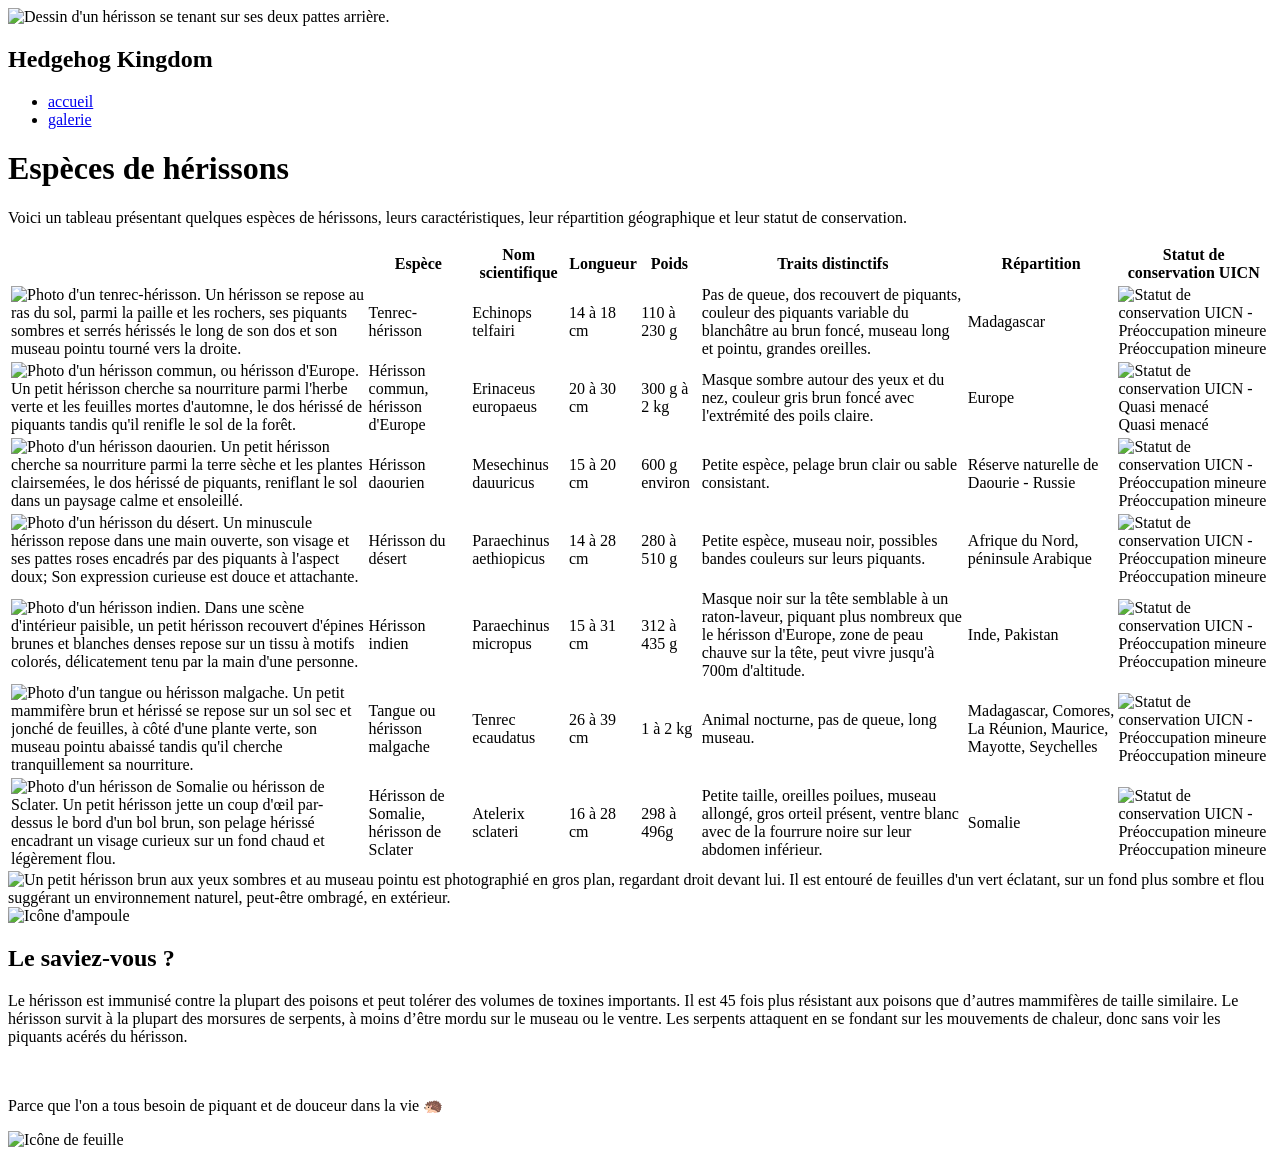
==== index.html @ aedf589c "Merge branch 'main' into publish" ====
<!DOCTYPE html>
<html lang="fr">
<head>
    <title>Accueil - Hedgehog Kingdom</title>
    <meta charset="UTF-8">
    <meta name="viewport" content="width=device-width, initial-scale=1.0">
    
    <!-- Ressources -->
    <link href="/hedgehog-kingdom/assets/css/style.css" rel="stylesheet" >
    <script defer src="/hedgehog-kingdom/assets/js/script.js" charset="UTF-8"></script>
    <link rel="icon" href="/hedgehog-kingdom/favicon.ico" />
    
    <!-- Métadonnées générales -->
    <meta name="description" content="Bienvenue dans Hedgehog Kingdom ! Découvrez l'univers fascinant des hérissons, leurs différentes espèces et une galerie de photos pleine de piquant et de douceur.">
    
    <!-- Open Graph : Discord, Facebook, WhatsApp, LinkedIn... -->
    <meta property="og:type" content="website">
    <meta property="og:title" content="Hedgehog Kingdom 🦔 | Accueil">
    <meta property="og:description" content="Découvrez l'univers fascinant des hérissons : espèces, photos et bien plus encore !">
    <meta property="og:image" content="https://wanderinghedgie.github.io/hedgehog-kingdom/assets/images/banners/eye-to-eye-hedgehog-child-young-hedgehog.jpg">
    <meta property="og:image:width" content="450">
    <meta property="og:image:height" content="300">
    <meta property="og:url" content="https://wanderinghedgie.github.io/hedgehog-kingdom">
    <meta property="og:site_name" content="Hedgehog Kingdom">
    <meta property="og:locale" content="fr_FR">
    
    <!-- Twitter / X -->
    <meta name="twitter:card" content="summary_large_image">
    <meta name="twitter:title" content="Hedgehog Kingdom 🦔 | Accueil">
    <meta name="twitter:description" content="Découvrez l'univers fascinant des hérissons : espèces, photos et bien plus encore !">
    <meta name="twitter:image" content="https://wanderinghedgie.github.io/hedgehog-kingdom/assets/images/banners/eye-to-eye-hedgehog-child-young-hedgehog.jpg">
</head>
<body>
    <header>
        <nav id="nav">
            <div>
                <img id="nav-hedgehog" src="/hedgehog-kingdom/assets/images/icons/hedgehog_icon.svg" alt="Dessin d'un hérisson se tenant sur ses deux pattes arrière."/>
                <h1>Hedgehog <span id="end-title">Kingdom</span></h1>
            </div>
            <ul>
                <li>
                    <a id="accueil" href="/hedgehog-kingdom/">accueil</a>
                </li>
                <li>
                    <a id="galerie" href="/hedgehog-kingdom/gallery">galerie</a>
                </li>
            </ul>
            <div id="icons"></div>
        </nav>
    </header>
    <main>
        <div>
            <h1>Espèces de hérissons</h1>
            <p>
                Voici un tableau présentant quelques espèces de hérissons, leurs caractéristiques, leur répartition géographique et leur statut de conservation. 
            </p>
        </div>
        
        <div class="table-aside">
            <div class="table-container">
                <table>
                    <thead>
                        <th></th>
                        <th>Espèce</th>
                        <th>Nom scientifique</th>
                        <th>Longueur</th>
                        <th>Poids</th>
                        <th>Traits distinctifs</th>
                        <th>Répartition</th>
                        <th>Statut de conservation UICN</th>
                    </thead>
                    <tbody>
                        <tr id="echinops-telfairi">
                            <td>
                                <img 
                                src="/hedgehog-kingdom/assets/images/hedgehogs_species/echinops_telfairi.jpg" 
                                alt="Photo d'un tenrec-hérisson. Un hérisson se repose au ras du sol, parmi la paille et les rochers, ses piquants sombres et serrés hérissés le long de son dos et son museau pointu tourné vers la droite."
                                class="zoomable"
                                class="zoomable"
                                />
                            </td>
                            <td>Tenrec-hérisson</td>
                            <td>Echinops telfairi</td>
                            <td>14 à 18 cm</td>
                            <td>110 à 230 g</td>
                            <td>Pas de queue, dos recouvert de piquants, couleur des piquants variable du blanchâtre au brun foncé, museau long et pointu, grandes oreilles.</td>
                            <td>Madagascar</td>
                            <td>
                                <img class="iucn-picture zoomable" src="/hedgehog-kingdom/assets/images/iucn_status/Status_iucn3.1_LC-fr.png" alt="Statut de conservation UICN - Préoccupation mineure"/> <br>
                                Préoccupation mineure
                            </td>
                        </tr>
                        <tr id="erinaceus-europaeus">
                            <td>
                                <img
                                src="/hedgehog-kingdom/assets/images/hedgehogs_species/erinaceus-europaeus.jpg"
                                alt="Photo d'un hérisson commun, ou hérisson d'Europe. Un petit hérisson cherche sa nourriture parmi l'herbe verte et les feuilles mortes d'automne, le dos hérissé de piquants tandis qu'il renifle le sol de la forêt."
                                class="zoomable"
                                />
                            </td>
                            <td>Hérisson commun, hérisson d'Europe</td>
                            <td>Erinaceus europaeus</td>
                            <td>20 à 30 cm</td>
                            <td>300 g à 2 kg</td>
                            <td>Masque sombre autour des yeux et du nez, couleur gris brun foncé avec l'extrémité des poils claire.</td>
                            <td>Europe</td>
                            <td>
                                <img class="iucn-picture zoomable" src="/hedgehog-kingdom/assets/images/iucn_status/Status_iucn3.1_NT-fr.png" alt="Statut de conservation UICN - Quasi menacé"/>
                                Quasi menacé
                            </td>
                        </tr>
                        <tr id="mesechinus-dauuricus">
                            <td>
                                <img
                                src="/hedgehog-kingdom/assets/images/hedgehogs_species/mesechinus_dauuricus.png"
                                alt="Photo d'un hérisson daourien. Un petit hérisson cherche sa nourriture parmi la terre sèche et les plantes clairsemées, le dos hérissé de piquants, reniflant le sol dans un paysage calme et ensoleillé."
                                class="zoomable"
                                />
                            </td>
                            <td>Hérisson daourien</td>
                            <td>Mesechinus dauuricus</td>
                            <td>15 à 20 cm</td>
                            <td>600 g environ</td>
                            <td>Petite espèce, pelage brun clair ou sable consistant.</td>
                            <td>Réserve naturelle de Daourie - Russie</td>
                            <td>
                                <img class="iucn-picture zoomable" src="/hedgehog-kingdom/assets/images/iucn_status/Status_iucn3.1_LC-fr.png" alt="Statut de conservation UICN - Préoccupation mineure"/> <br>
                                Préoccupation mineure
                            </td>  
                        </tr>
                        <tr id="paraechinus-aethiopicus">
                            <td>
                                <img
                                src="/hedgehog-kingdom/assets/images/hedgehogs_species/paraechinus_aethiopicus.jpg"
                                alt="Photo d'un hérisson du désert. Un minuscule hérisson repose dans une main ouverte, son visage et ses pattes roses encadrés par des piquants à l'aspect doux; Son expression curieuse est douce et attachante."
                                class="zoomable"
                                />
                            </td>
                            <td>Hérisson du désert</td>
                            <td>Paraechinus aethiopicus</td>
                            <td>14 à 28 cm</td>
                            <td>280 à 510 g</td>
                            <td>Petite espèce, museau noir, possibles bandes couleurs sur leurs piquants.</td>
                            <td>Afrique du Nord, péninsule Arabique</td>
                            <td>
                                <img class="iucn-picture zoomable" src="/hedgehog-kingdom/assets/images/iucn_status/Status_iucn3.1_LC-fr.png" alt="Statut de conservation UICN - Préoccupation mineure"/> <br>
                                Préoccupation mineure
                            </td>  
                        </tr>
                        <tr id="paraechinus-micropus">
                            <td>
                                <img
                                src="/hedgehog-kingdom/assets/images/hedgehogs_species/paraechinus_micropus.jpg"
                                alt="Photo d'un hérisson indien. Dans une scène d'intérieur paisible, un petit hérisson recouvert d'épines brunes et blanches denses repose sur un tissu à motifs colorés, délicatement tenu par la main d'une personne."
                                class="zoomable"
                                />
                            </td>
                            <td>Hérisson indien</td>
                            <td>Paraechinus micropus</td>
                            <td>15 à 31 cm</td>
                            <td>312 à 435 g</td>
                            <td>Masque noir sur la tête semblable à un raton-laveur, piquant plus nombreux que le hérisson d'Europe, zone de peau chauve sur la tête, peut vivre jusqu'à 700m d'altitude.</td>
                            <td>Inde, Pakistan</td>
                            <td>
                                <img class="iucn-picture zoomable" src="/hedgehog-kingdom/assets/images/iucn_status/Status_iucn3.1_LC-fr.png" alt="Statut de conservation UICN - Préoccupation mineure"/> <br>
                                Préoccupation mineure
                            </td>
                        </tr>
                        <tr id="tenrec-ecaudatus">
                            <td>
                                <img
                                src="/hedgehog-kingdom/assets/images/hedgehogs_species/tenrec_ecaudatus.jpg"
                                alt="Photo d'un tangue ou hérisson malgache. Un petit mammifère brun et hérissé se repose sur un sol sec et jonché de feuilles, à côté d'une plante verte, son museau pointu abaissé tandis qu'il cherche tranquillement sa nourriture." 
                                class="zoomable"
                                />
                            </td>
                            <td>Tangue ou hérisson malgache</td>
                            <td>Tenrec ecaudatus</td>
                            <td>26 à 39 cm</td>
                            <td>1 à 2 kg</td>
                            <td>Animal nocturne, pas de queue, long museau.</td>
                            <td>Madagascar, Comores, La Réunion, Maurice, Mayotte, Seychelles</td>
                            <td>
                                <img class="iucn-picture zoomable" src="/hedgehog-kingdom/assets/images/iucn_status/Status_iucn3.1_LC-fr.png" alt="Statut de conservation UICN - Préoccupation mineure"/> <br>
                                Préoccupation mineure
                            </td>
                        </tr>
                        <tr id="atelerix-sclateri">
                            <td>
                                <img 
                                src="/hedgehog-kingdom/assets/images/hedgehogs_species/atelerix_sclateri.jpg" 
                                alt="Photo d'un hérisson de Somalie ou hérisson de Sclater. Un petit hérisson jette un coup d'œil par-dessus le bord d'un bol brun, son pelage hérissé encadrant un visage curieux sur un fond chaud et légèrement flou."
                                class="zoomable"
                                />
                            </td>
                            <td>Hérisson de Somalie, hérisson de Sclater</td>
                            <td>Atelerix sclateri</td>
                            <td>16 à 28 cm</td>
                            <td>298 à 496g</td>
                            <td>Petite taille, oreilles poilues, museau allongé, gros orteil présent, ventre blanc avec de la fourrure noire sur leur abdomen inférieur.</td>
                            <td>Somalie</td>
                            <td>
                                <img class="iucn-picture zoomable" src="/hedgehog-kingdom/assets/images/iucn_status/Status_iucn3.1_LC-fr.png" alt="Statut de conservation UICN - Préoccupation mineure"/> <br>
                                Préoccupation mineure
                            </td>
                        </tr>
                    </tbody>
                </table>
            </div>
            
            <aside>
                <img 
                id="aside-banner" 
                title="Je suis tout mignon, non ?" 
                src="/hedgehog-kingdom/assets/images/banners/eye-to-eye-hedgehog-child-young-hedgehog.jpg" 
                class="zoomable"
                alt="Un petit hérisson brun aux yeux sombres et au museau pointu est photographié en gros plan, regardant droit devant lui. Il est entouré de feuilles d'un vert éclatant, sur un fond plus sombre et flou suggérant un environnement naturel, peut-être ombragé, en extérieur.">
                
                <div>
                    <div id="aside-header">
                        <img id="light-bulb" src="/hedgehog-kingdom/assets/images/icons/light_bulb.png" alt="Icône d'ampoule">
                        <h2>Le saviez-vous <span id="qmark">?</span></h2>
                    </div>
                    
                    <p>
                        Le hérisson est immunisé contre la plupart des poisons et peut tolérer des volumes de toxines importants. Il est 45 fois plus résistant aux poisons que d’autres mammifères de taille similaire. Le hérisson survit à la plupart des morsures de serpents, à moins d’être mordu sur le museau ou le ventre. Les serpents attaquent en se fondant sur les mouvements de chaleur, donc sans voir les piquants acérés du hérisson.
                    </p>
                </div>
            </aside>
            
        </div>
        
        <div id="lightbox">
            <img id="lightbox-img" alt="">
            <p id="lightbox-description"></p>
        </div>
        
    </main>
    <footer>
        <div>
            <p id="hedge-text">
                <span id="footer-message">Parce que l'on a tous besoin de piquant et de douceur dans la vie </span> 
                <span id="footer-hedgehog">
                    <span id="footer-hedgehog"
                    role="button"
                    tabindex="0"
                    aria-label="Animer le hérisson"
                    aria-disabled="false">🦔</span>
                </span>
            </p>
            <audio id="sonic-ring" src="/hedgehog-kingdom/assets/audio/sonic-ring-sound-effect-in-stereo.mp3" />
        </div>
        <img class="footer-leaf" src="/hedgehog-kingdom/assets/images/icons/leaf.png" alt="Icône de feuille" height="25px"/>
    </footer>
</body>
</html>
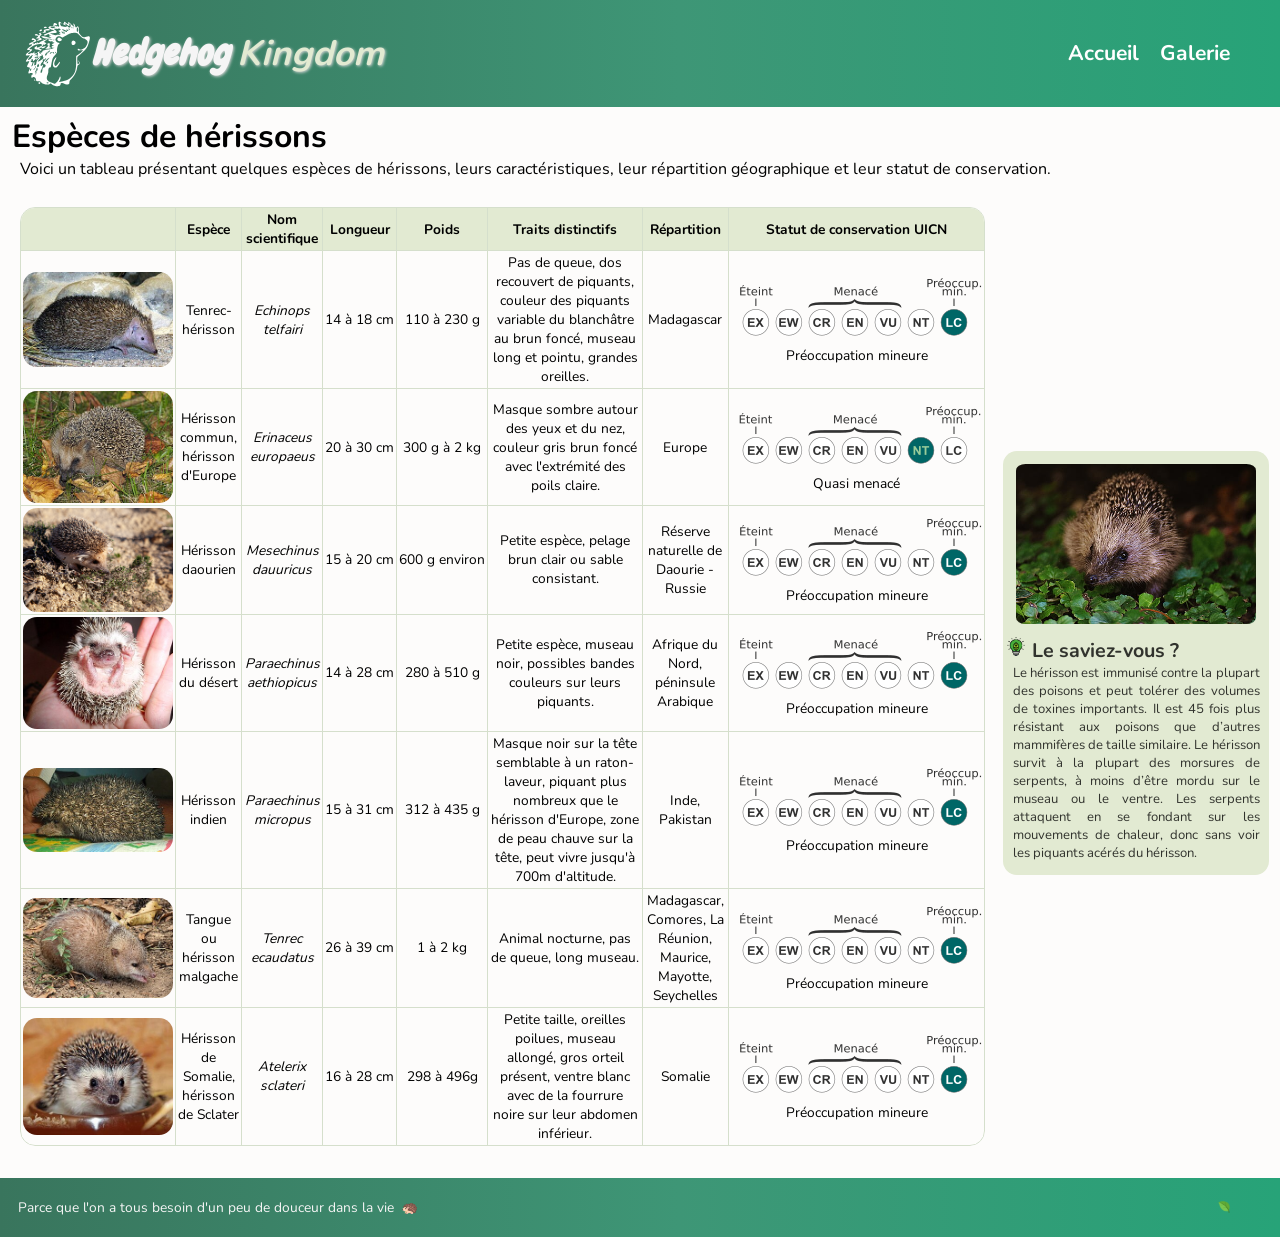
==== commit 42aa77f2: "Suppr hauteur leaf footer dans html + correction changement de taille leaf footer + réduction messag" ====
--- a/index.html
+++ b/index.html
@@ -6,9 +6,9 @@
     <meta name="viewport" content="width=device-width, initial-scale=1.0">
     
     <!-- Ressources -->
-    <link href="/hedgehog-kingdom/assets/css/style.css" rel="stylesheet" >
-    <script defer src="/hedgehog-kingdom/assets/js/script.js" charset="UTF-8"></script>
-    <link rel="icon" href="/hedgehog-kingdom/favicon.ico" />
+    <link href="assets/css/style.css" rel="stylesheet" >
+    <script defer src="assets/js/script.js" charset="UTF-8"></script>
+    <link rel="icon" href="favicon.ico" />
     
     <!-- Métadonnées générales -->
     <meta name="description" content="Bienvenue dans Hedgehog Kingdom ! Découvrez l'univers fascinant des hérissons, leurs différentes espèces et une galerie de photos pleine de piquant et de douceur.">
@@ -28,21 +28,21 @@
     <meta name="twitter:card" content="summary_large_image">
     <meta name="twitter:title" content="Hedgehog Kingdom 🦔 | Accueil">
     <meta name="twitter:description" content="Découvrez l'univers fascinant des hérissons : espèces, photos et bien plus encore !">
-    <meta name="twitter:image" content="https://wanderinghedgie.github.io/hedgehog-kingdom/assets/images/banners/eye-to-eye-hedgehog-child-young-hedgehog.jpg">
+    <meta name="twitter:image" content="https://wanderinghedgie.github.ioassets/images/banners/eye-to-eye-hedgehog-child-young-hedgehog.jpg">
 </head>
 <body>
     <header>
         <nav id="nav">
             <div>
-                <img id="nav-hedgehog" src="/hedgehog-kingdom/assets/images/icons/hedgehog_icon.svg" alt="Dessin d'un hérisson se tenant sur ses deux pattes arrière."/>
+                <img id="nav-hedgehog" src="assets/images/icons/hedgehog_icon.svg" alt="Dessin d'un hérisson se tenant sur ses deux pattes arrière."/>
                 <h1>Hedgehog <span id="end-title">Kingdom</span></h1>
             </div>
             <ul>
                 <li>
-                    <a id="accueil" href="/hedgehog-kingdom/">accueil</a>
+                    <a id="accueil" href="index.html">accueil</a>
                 </li>
                 <li>
-                    <a id="galerie" href="/hedgehog-kingdom/gallery">galerie</a>
+                    <a id="galerie" href="page/gallery">galerie</a>
                 </li>
             </ul>
             <div id="icons"></div>
@@ -73,7 +73,7 @@
                         <tr id="echinops-telfairi">
                             <td>
                                 <img 
-                                src="/hedgehog-kingdom/assets/images/hedgehogs_species/echinops_telfairi.jpg" 
+                                src="assets/images/hedgehogs_species/echinops_telfairi.jpg" 
                                 alt="Photo d'un tenrec-hérisson. Un hérisson se repose au ras du sol, parmi la paille et les rochers, ses piquants sombres et serrés hérissés le long de son dos et son museau pointu tourné vers la droite."
                                 class="zoomable"
                                 class="zoomable"
@@ -86,14 +86,14 @@
                             <td>Pas de queue, dos recouvert de piquants, couleur des piquants variable du blanchâtre au brun foncé, museau long et pointu, grandes oreilles.</td>
                             <td>Madagascar</td>
                             <td>
-                                <img class="iucn-picture zoomable" src="/hedgehog-kingdom/assets/images/iucn_status/Status_iucn3.1_LC-fr.png" alt="Statut de conservation UICN - Préoccupation mineure"/> <br>
+                                <img class="iucn-picture zoomable" src="assets/images/iucn_status/Status_iucn3.1_LC-fr.png" alt="Statut de conservation UICN - Préoccupation mineure"/> <br>
                                 Préoccupation mineure
                             </td>
                         </tr>
                         <tr id="erinaceus-europaeus">
                             <td>
                                 <img
-                                src="/hedgehog-kingdom/assets/images/hedgehogs_species/erinaceus-europaeus.jpg"
+                                src="assets/images/hedgehogs_species/erinaceus-europaeus.jpg"
                                 alt="Photo d'un hérisson commun, ou hérisson d'Europe. Un petit hérisson cherche sa nourriture parmi l'herbe verte et les feuilles mortes d'automne, le dos hérissé de piquants tandis qu'il renifle le sol de la forêt."
                                 class="zoomable"
                                 />
@@ -105,14 +105,14 @@
                             <td>Masque sombre autour des yeux et du nez, couleur gris brun foncé avec l'extrémité des poils claire.</td>
                             <td>Europe</td>
                             <td>
-                                <img class="iucn-picture zoomable" src="/hedgehog-kingdom/assets/images/iucn_status/Status_iucn3.1_NT-fr.png" alt="Statut de conservation UICN - Quasi menacé"/>
+                                <img class="iucn-picture zoomable" src="assets/images/iucn_status/Status_iucn3.1_NT-fr.png" alt="Statut de conservation UICN - Quasi menacé"/>
                                 Quasi menacé
                             </td>
                         </tr>
                         <tr id="mesechinus-dauuricus">
                             <td>
                                 <img
-                                src="/hedgehog-kingdom/assets/images/hedgehogs_species/mesechinus_dauuricus.png"
+                                src="assets/images/hedgehogs_species/mesechinus_dauuricus.png"
                                 alt="Photo d'un hérisson daourien. Un petit hérisson cherche sa nourriture parmi la terre sèche et les plantes clairsemées, le dos hérissé de piquants, reniflant le sol dans un paysage calme et ensoleillé."
                                 class="zoomable"
                                 />
@@ -124,14 +124,14 @@
                             <td>Petite espèce, pelage brun clair ou sable consistant.</td>
                             <td>Réserve naturelle de Daourie - Russie</td>
                             <td>
-                                <img class="iucn-picture zoomable" src="/hedgehog-kingdom/assets/images/iucn_status/Status_iucn3.1_LC-fr.png" alt="Statut de conservation UICN - Préoccupation mineure"/> <br>
+                                <img class="iucn-picture zoomable" src="assets/images/iucn_status/Status_iucn3.1_LC-fr.png" alt="Statut de conservation UICN - Préoccupation mineure"/> <br>
                                 Préoccupation mineure
                             </td>  
                         </tr>
                         <tr id="paraechinus-aethiopicus">
                             <td>
                                 <img
-                                src="/hedgehog-kingdom/assets/images/hedgehogs_species/paraechinus_aethiopicus.jpg"
+                                src="assets/images/hedgehogs_species/paraechinus_aethiopicus.jpg"
                                 alt="Photo d'un hérisson du désert. Un minuscule hérisson repose dans une main ouverte, son visage et ses pattes roses encadrés par des piquants à l'aspect doux; Son expression curieuse est douce et attachante."
                                 class="zoomable"
                                 />
@@ -143,14 +143,14 @@
                             <td>Petite espèce, museau noir, possibles bandes couleurs sur leurs piquants.</td>
                             <td>Afrique du Nord, péninsule Arabique</td>
                             <td>
-                                <img class="iucn-picture zoomable" src="/hedgehog-kingdom/assets/images/iucn_status/Status_iucn3.1_LC-fr.png" alt="Statut de conservation UICN - Préoccupation mineure"/> <br>
+                                <img class="iucn-picture zoomable" src="assets/images/iucn_status/Status_iucn3.1_LC-fr.png" alt="Statut de conservation UICN - Préoccupation mineure"/> <br>
                                 Préoccupation mineure
                             </td>  
                         </tr>
                         <tr id="paraechinus-micropus">
                             <td>
                                 <img
-                                src="/hedgehog-kingdom/assets/images/hedgehogs_species/paraechinus_micropus.jpg"
+                                src="assets/images/hedgehogs_species/paraechinus_micropus.jpg"
                                 alt="Photo d'un hérisson indien. Dans une scène d'intérieur paisible, un petit hérisson recouvert d'épines brunes et blanches denses repose sur un tissu à motifs colorés, délicatement tenu par la main d'une personne."
                                 class="zoomable"
                                 />
@@ -162,14 +162,14 @@
                             <td>Masque noir sur la tête semblable à un raton-laveur, piquant plus nombreux que le hérisson d'Europe, zone de peau chauve sur la tête, peut vivre jusqu'à 700m d'altitude.</td>
                             <td>Inde, Pakistan</td>
                             <td>
-                                <img class="iucn-picture zoomable" src="/hedgehog-kingdom/assets/images/iucn_status/Status_iucn3.1_LC-fr.png" alt="Statut de conservation UICN - Préoccupation mineure"/> <br>
+                                <img class="iucn-picture zoomable" src="assets/images/iucn_status/Status_iucn3.1_LC-fr.png" alt="Statut de conservation UICN - Préoccupation mineure"/> <br>
                                 Préoccupation mineure
                             </td>
                         </tr>
                         <tr id="tenrec-ecaudatus">
                             <td>
                                 <img
-                                src="/hedgehog-kingdom/assets/images/hedgehogs_species/tenrec_ecaudatus.jpg"
+                                src="assets/images/hedgehogs_species/tenrec_ecaudatus.jpg"
                                 alt="Photo d'un tangue ou hérisson malgache. Un petit mammifère brun et hérissé se repose sur un sol sec et jonché de feuilles, à côté d'une plante verte, son museau pointu abaissé tandis qu'il cherche tranquillement sa nourriture." 
                                 class="zoomable"
                                 />
@@ -181,14 +181,14 @@
                             <td>Animal nocturne, pas de queue, long museau.</td>
                             <td>Madagascar, Comores, La Réunion, Maurice, Mayotte, Seychelles</td>
                             <td>
-                                <img class="iucn-picture zoomable" src="/hedgehog-kingdom/assets/images/iucn_status/Status_iucn3.1_LC-fr.png" alt="Statut de conservation UICN - Préoccupation mineure"/> <br>
+                                <img class="iucn-picture zoomable" src="assets/images/iucn_status/Status_iucn3.1_LC-fr.png" alt="Statut de conservation UICN - Préoccupation mineure"/> <br>
                                 Préoccupation mineure
                             </td>
                         </tr>
                         <tr id="atelerix-sclateri">
                             <td>
                                 <img 
-                                src="/hedgehog-kingdom/assets/images/hedgehogs_species/atelerix_sclateri.jpg" 
+                                src="assets/images/hedgehogs_species/atelerix_sclateri.jpg" 
                                 alt="Photo d'un hérisson de Somalie ou hérisson de Sclater. Un petit hérisson jette un coup d'œil par-dessus le bord d'un bol brun, son pelage hérissé encadrant un visage curieux sur un fond chaud et légèrement flou."
                                 class="zoomable"
                                 />
@@ -200,7 +200,7 @@
                             <td>Petite taille, oreilles poilues, museau allongé, gros orteil présent, ventre blanc avec de la fourrure noire sur leur abdomen inférieur.</td>
                             <td>Somalie</td>
                             <td>
-                                <img class="iucn-picture zoomable" src="/hedgehog-kingdom/assets/images/iucn_status/Status_iucn3.1_LC-fr.png" alt="Statut de conservation UICN - Préoccupation mineure"/> <br>
+                                <img class="iucn-picture zoomable" src="assets/images/iucn_status/Status_iucn3.1_LC-fr.png" alt="Statut de conservation UICN - Préoccupation mineure"/> <br>
                                 Préoccupation mineure
                             </td>
                         </tr>
@@ -212,13 +212,13 @@
                 <img 
                 id="aside-banner" 
                 title="Je suis tout mignon, non ?" 
-                src="/hedgehog-kingdom/assets/images/banners/eye-to-eye-hedgehog-child-young-hedgehog.jpg" 
+                src="assets/images/banners/eye-to-eye-hedgehog-child-young-hedgehog.jpg" 
                 class="zoomable"
                 alt="Un petit hérisson brun aux yeux sombres et au museau pointu est photographié en gros plan, regardant droit devant lui. Il est entouré de feuilles d'un vert éclatant, sur un fond plus sombre et flou suggérant un environnement naturel, peut-être ombragé, en extérieur.">
                 
                 <div>
                     <div id="aside-header">
-                        <img id="light-bulb" src="/hedgehog-kingdom/assets/images/icons/light_bulb.png" alt="Icône d'ampoule">
+                        <img id="light-bulb" src="assets/images/icons/light_bulb.png" alt="Icône d'ampoule">
                         <h2>Le saviez-vous <span id="qmark">?</span></h2>
                     </div>
                     
@@ -248,9 +248,9 @@
                     aria-disabled="false">🦔</span>
                 </span>
             </p>
-            <audio id="sonic-ring" src="/hedgehog-kingdom/assets/audio/sonic-ring-sound-effect-in-stereo.mp3" />
-        </div>
-        <img class="footer-leaf" src="/hedgehog-kingdom/assets/images/icons/leaf.png" alt="Icône de feuille" height="25px"/>
+            <audio id="sonic-ring" src="assets/audio/sonic-ring-sound-effect-in-stereo.mp3" />
+        </div>
+        <img class="footer-leaf" src="assets/images/icons/leaf.png" alt="Icône de feuille"/>
     </footer>
 </body>
 </html>
--- a/assets/css/style.css
+++ b/assets/css/style.css
@@ -0,0 +1,556 @@
+@import url('cursors.css');
+@font-face {
+  font-family: chewy;
+  src: url(../fonts/Chewy/Chewy-Regular.ttf);
+}
+@font-face {
+  font-family: nunito;
+  src: url("../fonts/Nunito/Nunito-VariableFont_wght.ttf");
+}
+
+* {
+  margin: 0;
+  padding: 0;
+  font-family: nunito, sans-serif;
+}
+
+header, footer {
+  background: linear-gradient(90deg, rgba(57, 117, 93, 1) 0%, rgba(62, 150, 118, 1) 53%, rgba(39, 163, 120, 1) 100%);
+  padding: 20px 50px;
+  padding-left: 0.5em;
+  color:whitesmoke;
+}
+
+
+
+/* ==========================================
+HEADER - NAVBAR
+========================================== */
+
+nav {
+  display: flex;
+  align-items: center;
+  justify-content: space-between;
+}
+
+nav div:first-child {
+  margin-left: 1em;
+  display: flex;
+  flex-direction: row;
+  align-items: center;
+}
+
+#nav-hedgehog {
+  filter: invert(1);
+  height: auto;
+  width: calc(3em + 1.5vw);
+}
+
+nav h1 {
+  font-family: chewy, sans-serif;
+  font-style: italic;
+  font-size: calc(1rem + 1.5vw);
+  text-shadow: 1px 1px 3px lightgrey;
+}
+
+#nav-hedgehog:hover, nav h1:hover, #end-title:hover {
+  cursor: url("../images/cursors/lien.png"), pointer;
+}
+
+#end-title {
+  color: #e2ead2;
+}
+
+
+nav a, a:visited {
+  font-weight: bold;
+  color: white;
+  text-decoration: none;
+}
+
+nav a:hover {
+  text-decoration: underline;
+  text-decoration-thickness: calc(2px + 0.1vw);
+  text-decoration-color: #e2ead2;
+  text-underline-offset: 0.3vw;
+}
+
+nav ul {
+  list-style: none;
+  text-transform: capitalize;
+  font-size: calc(0.2rem + 1.4vw);
+  
+  display: flex;
+  gap: 1em;
+}
+
+
+#icons {
+  cursor: url("../images/cursors/lien.png"), pointer;
+  display: none;
+}
+
+@media(max-width:768px) /*Smartphone*/
+{
+  nav ul {
+    flex-direction: column;
+    background: linear-gradient(90deg, rgba(57, 117, 93, 1) 0%, rgba(62, 150, 118, 1) 53%, rgba(39, 163, 120, 1) 100%);
+    position: fixed;
+    left: -100%;
+    top: calc(var(--header-height));
+    width: 100%;
+    text-align: center;
+    transition: 0.25s;
+    gap: 0;
+  }
+  
+  nav li {
+    padding: 3px 0;
+  }
+  nav li:hover {
+    background: #4fb994;
+  }
+  
+  nav.active ul {
+    left: 0;
+  }
+  
+  #icons {
+    display: block;
+    font-size: 1.5em;
+  }
+  
+  #icons:before {
+    content: "\2630";
+  }
+  .active #icons:before {
+    content: "\2715";
+  }
+}
+
+/* ==========================================
+MAIN
+========================================== */
+
+img {
+  border-radius: 4%;
+}
+
+main {
+  padding: 0.5em 0.75em 2em;
+  display: flex;
+  flex-direction: column;
+  align-items: flex-start;
+  background-color: #ebded31a;
+}
+
+main p, .table-aside {
+  padding-left: 0.5em;
+  padding-right: 0.5em;
+}
+
+
+.table-aside {
+  display: flex;
+  justify-content: space-between;
+  gap: 0.5em;
+  width: 100%;
+  min-width: 0;
+}
+
+.table-container {
+  display:flex;
+  flex: 1 1 auto;
+  min-width: 0;
+  overflow-x: auto;
+  border-radius: 15px;
+}
+
+@media(max-width:1200px) /*Smartphone et tablette */
+{
+  .table-aside {
+    flex-direction: column;
+  }
+}
+
+
+/* ==========================================
+MAIN - TABLE
+========================================== */
+
+table {
+  margin-top: 2em;
+  font-size: calc(0.5rem + 0.45vw);
+  
+  border: 1px solid #d5dfcc;
+  border-radius: 15px;
+  border-collapse: separate;
+  border-spacing: 0;
+  overflow: hidden;
+  min-width: 750px;
+}
+
+th {
+  background-color: #e2ead2;
+  border-right: 1px solid #d5dfcc;
+  border-bottom: 1px solid #d5dfcc;
+  padding: 2px;
+}
+
+td {
+  text-align: center;
+  overflow: hidden;
+  padding: 2px;
+  
+  border-right: 1px solid #d5dfcc;
+  border-bottom: 1px solid #d5dfcc;
+}
+
+th:last-child, td:last-child {
+  border-right: none;
+}
+
+th:first-child {
+  border-top-left-radius: 14px;
+  transition-duration: 0.6s;
+}
+
+th:last-child {
+  border-top-right-radius: 14px;
+}
+
+tr:last-child td {
+  border-bottom: none;
+}
+
+
+tr td:first-child img {
+  height: auto;
+  width: auto;
+  max-height: 150px;
+  max-width: 150px;
+  border-radius: 14px;
+  object-fit: cover;
+  display: block;
+  margin: auto;
+  
+  transition: 0.6s;
+}
+
+tr td:nth-child(3) {
+  font-style: italic;
+}
+
+tr td:nth-child(4), tr td:nth-child(5) {
+  white-space: nowrap;
+  overflow-x: hidden;
+}
+
+tr td:nth-child(6) {
+  min-width: 138px;
+}
+
+.iucn-picture {
+  max-width: 250px;
+  transition: 0.6s;
+}
+
+@media(max-width:1200px) /*Smartphone et tablette */
+{
+  .table-container {
+    flex: none;
+    width: 100%;
+    box-sizing: border-box;
+  }
+  
+  table {
+    margin-right: 0.75em;
+    max-width: 100%;
+  }
+  
+  .iucn-picture {
+    max-width: 150px;
+  }
+}
+
+/* @media(max-width:810px){
+  .iucn-picture {
+    display: none;
+  }
+} */
+
+@media(max-width:750px){
+  
+  tr td:first-child img {
+    max-width: 80px;
+  }
+  
+  /* th:first-child, td:first-child {
+  display: none;
+  }
+  
+  th:nth-child(2) {
+  border-top-left-radius: 14px;
+  } */
+}
+
+/* ==========================================
+MAIN - ASIDE
+========================================== */
+
+aside {
+  width: 30%;
+  margin-left: 0.75em;
+  margin-right: 0.5em;
+  padding: 1em 0.25em;
+  font-size: calc(0.5rem + 0.40vw);
+  
+  display: flex;
+  flex: 0 0 260px;
+  flex-direction: column;
+  justify-content: flex-start;
+  align-self: center;
+  
+  background-color: #e2ead2;
+  border-radius: 14px;
+  color: #000000c8
+}
+
+#aside-banner {
+  width: calc(90% + 0.45vw);
+  flex-shrink: 0;
+  align-self: center;
+}
+
+#aside-header {
+  display: flex;
+  flex-direction: row;
+  align-items: flex-start;
+  margin-top: 1em;
+  gap:0.5em;
+}
+
+#aside-header h2 {
+  margin-top: 0;
+  cursor: url("../images/cursors/lien.png"), pointer;
+}
+
+#qmark {
+  display: inline-block;
+}
+
+#aside-header h2:hover {
+  color: #4cb53c;
+}
+
+#aside-header h2:hover #qmark {
+  animation: rotation 1s ease-in-out;
+  color: #4cb53c;
+}
+
+aside p {
+  text-align: justify;
+}
+
+#light-bulb {
+  max-height: 1.5em;
+  max-width: 1.5em;
+}
+
+@media(max-width:1200px) /*Smartphone et tablette */
+{
+  aside {
+    flex: 0 0 0;
+    flex-direction: row;
+    justify-content: flex-start;
+    align-self: center;
+    
+    width: auto;
+    margin: 1em 0.75em 0 0;
+    padding: 1em;
+    font-size: calc(0.5rem + 0.5vw);
+    gap: 0.5em;
+  }
+  
+  aside div {
+    align-self: center;
+  }
+  
+  #aside-banner {
+    max-width: 25%;
+    flex-shrink: 0;
+  }
+}
+
+/* ==========================================
+FOOTER
+========================================== */
+
+footer {
+  display: flex;
+  flex-direction: row;
+  justify-content: space-between;
+  align-items: center;
+  gap: 0.5em;
+  position: relative;
+}
+
+footer > div {
+  min-width: 0;
+}
+
+#hedge-text {
+  display: flex;
+  align-items: center;
+  gap: 0.5em;
+  white-space: nowrap;
+  margin-left: 0.75em;
+  font-size: calc(0.50em + 0.45vw);
+}
+
+#footer-message {
+  display: inline-block;
+  clip-path: inset(0 0 0 0);
+  white-space: nowrap;
+}
+
+#footer-hedgehog {
+  display: inline-block;
+  position: relative;
+  z-index: 2;
+  
+  cursor: url("../images/cursors/lien.png"), pointer;
+  -webkit-user-select: none;
+  user-select: none;
+  
+  flex-shrink: 0;
+  transform-origin: center;
+}
+
+#footer-hedgehog.animating {
+  pointer-events: none;
+  cursor: url("../images/cursors/normal.png"), default;
+}
+
+#footer-hedgehog:focus-visible {
+  outline: 2px solid currentColor;
+  border-radius: 5px;
+}
+
+#hedgehog-emoji {
+  display: inline-block;
+  transition: transform 0.3s ease;
+}
+
+#hedgehog-emoji.retourne {
+  transform: scaleX(-1);
+}
+
+.footer-leaf {
+  height: auto;
+  width: calc(0.4em + 0.45vw);
+  align-self: center;
+  object-fit: contain;
+  flex-shrink: 0;
+}
+
+/* ==========================================
+ANIMATIONS
+========================================== */
+
+/* Animations */
+@keyframes rotation
+{
+  from{transform:rotate(0deg);}
+  to{transform:rotate(360deg);}
+}
+
+/* ==========================================
+LIGHTBOX
+========================================== */
+
+.zoomable {
+  cursor: url("../images/cursors/zoom_avant.png"), zoom-in;
+}
+
+#lightbox {
+  display: none;
+  position: fixed;
+  inset: 0;
+  background-color: rgba(0, 0, 0, 0.8);
+  z-index: 1000;
+  
+  justify-content: center;
+  align-items: center;
+}
+
+#lightbox.active, #lightbox.active img:hover, #lightbox.active p:hover {
+  cursor: url("../images/cursors/zoom_arriere.png"), zoom-out;
+}
+
+#lightbox.active {
+  display: flex;
+  flex-direction: column;
+  gap: 2em;
+  align-items: center;
+}
+
+#lightbox-img {
+  max-width: 90vw;
+  max-height: 90vh;
+  width: calc(12em + 12vw);
+  height: auto;
+  object-fit: contain;
+  border-radius: 10px;
+}
+
+#lightbox-img.transparent {
+  background-color: #dedede;
+}
+
+#lightbox-description {
+  color: #dedede;
+  font-weight: bold;
+  width: 50%;
+  font-size: calc(0.2em + 1.5vw);
+  text-align: center;
+}
+
+/* ==========================================
+EFFETS DE SURBRILLANCE TABLEAU
+========================================== */
+tbody tr:hover {
+  background-color: #4cb53c96;
+  background-clip: border-box;
+}
+
+tbody tr td:hover { 
+  background-color: #4cb53c96;
+}
+
+/* ==========================================
+GALERIE GIFS
+========================================== */
+.gallery {
+  display: grid;
+  width: 100%;
+  margin-inline: auto;
+  box-sizing: border-box;
+  grid-template-columns: repeat(auto-fit, minmax(min(200px, 100%), 1fr));
+  gap: 1em;
+  padding: 1em;
+}
+
+.gallery img {
+  width: 100%;
+  height: 250px;
+  object-fit: cover;
+  border-radius: 10px;
+  cursor: url("../images/cursors/zoom_avant.png"), zoom-in;
+  transition: transform 0.3s ease;
+}
+
+.gallery img:hover {
+  transform: scale(1.05);
+  cursor: url("../images/cursors/zoom_avant.png"), zoom-in;
+}
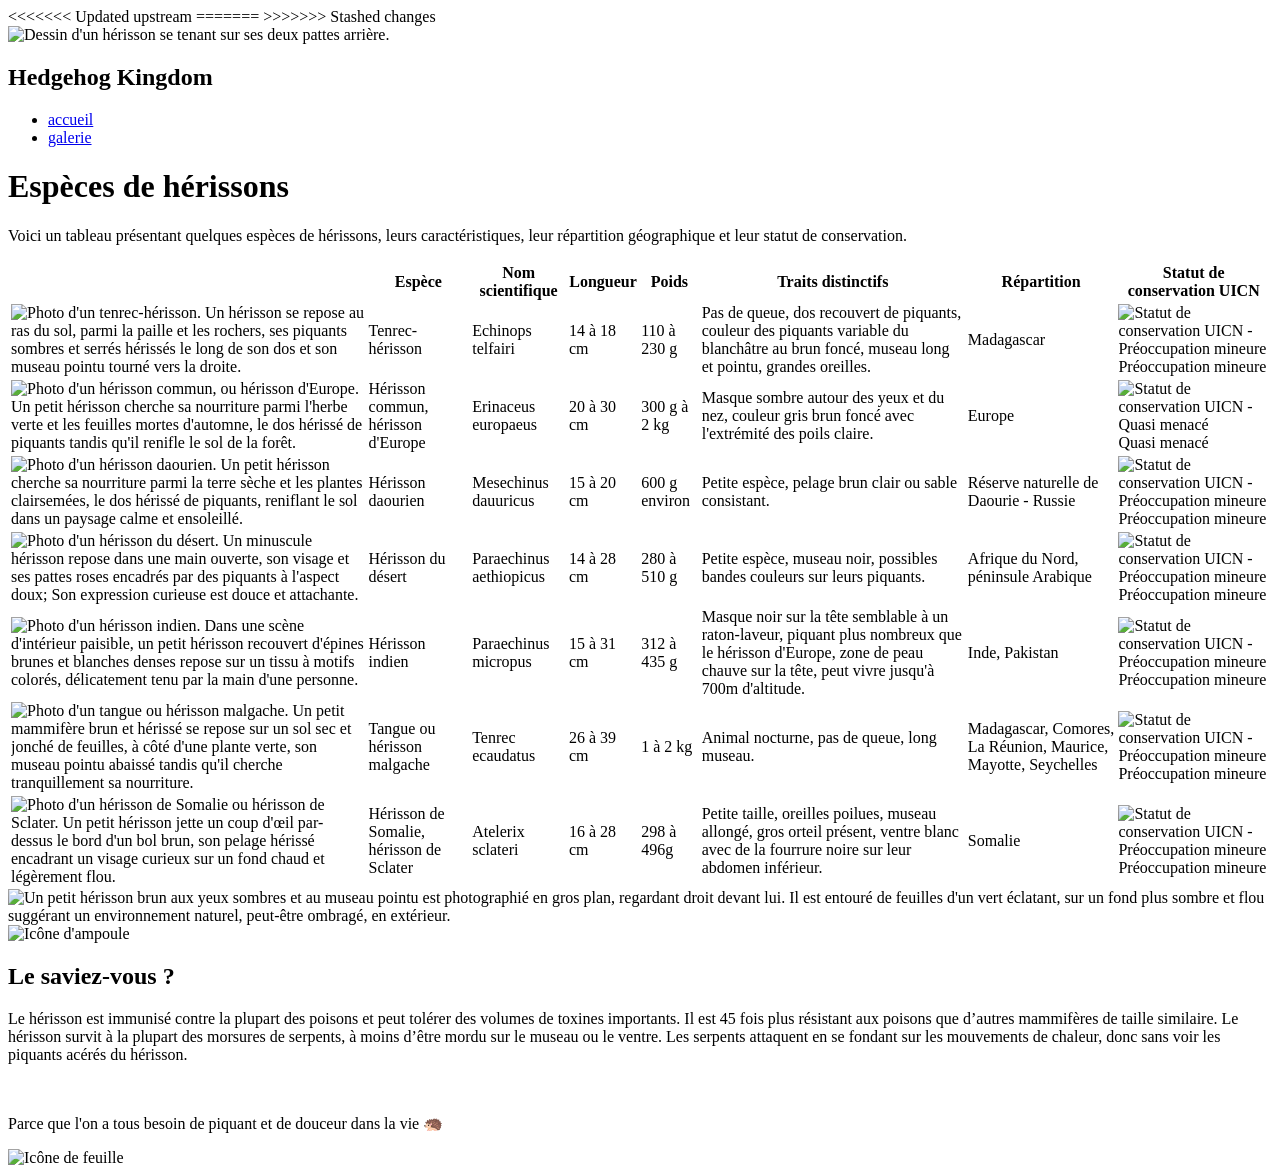
==== commit 12bda2f2: "Correction liens absolus" ====
--- a/index.html
+++ b/index.html
@@ -1,14 +1,18 @@
 <!DOCTYPE html>
 <html lang="fr">
 <head>
+<<<<<<< Updated upstream
     <title>Accueil - Hedgehog Kingdom</title>
+=======
+    <title>Accueil</title>
+>>>>>>> Stashed changes
     <meta charset="UTF-8">
     <meta name="viewport" content="width=device-width, initial-scale=1.0">
     
     <!-- Ressources -->
-    <link href="assets/css/style.css" rel="stylesheet" >
-    <script defer src="assets/js/script.js" charset="UTF-8"></script>
-    <link rel="icon" href="favicon.ico" />
+    <link href="/hedgehog-kingdom/assets/css/style.css" rel="stylesheet" >
+    <script defer src="/hedgehog-kingdom/assets/js/script.js" charset="UTF-8"></script>
+    <link rel="icon" href="/hedgehog-kingdom/favicon.ico" />
     
     <!-- Métadonnées générales -->
     <meta name="description" content="Bienvenue dans Hedgehog Kingdom ! Découvrez l'univers fascinant des hérissons, leurs différentes espèces et une galerie de photos pleine de piquant et de douceur.">
@@ -28,21 +32,21 @@
     <meta name="twitter:card" content="summary_large_image">
     <meta name="twitter:title" content="Hedgehog Kingdom 🦔 | Accueil">
     <meta name="twitter:description" content="Découvrez l'univers fascinant des hérissons : espèces, photos et bien plus encore !">
-    <meta name="twitter:image" content="https://wanderinghedgie.github.ioassets/images/banners/eye-to-eye-hedgehog-child-young-hedgehog.jpg">
+    <meta name="twitter:image" content="https://wanderinghedgie.github.io/hedgehog-kingdom/assets/images/banners/eye-to-eye-hedgehog-child-young-hedgehog.jpg">
 </head>
 <body>
     <header>
         <nav id="nav">
             <div>
-                <img id="nav-hedgehog" src="assets/images/icons/hedgehog_icon.svg" alt="Dessin d'un hérisson se tenant sur ses deux pattes arrière."/>
+                <img id="nav-hedgehog" src="/hedgehog-kingdom/assets/images/icons/hedgehog_icon.svg" alt="Dessin d'un hérisson se tenant sur ses deux pattes arrière."/>
                 <h1>Hedgehog <span id="end-title">Kingdom</span></h1>
             </div>
             <ul>
                 <li>
-                    <a id="accueil" href="index.html">accueil</a>
+                    <a id="accueil" href="/hedgehog-kingdom/">accueil</a>
                 </li>
                 <li>
-                    <a id="galerie" href="page/gallery">galerie</a>
+                    <a id="galerie" href="/hedgehog-kingdom/gallery">galerie</a>
                 </li>
             </ul>
             <div id="icons"></div>
@@ -73,7 +77,7 @@
                         <tr id="echinops-telfairi">
                             <td>
                                 <img 
-                                src="assets/images/hedgehogs_species/echinops_telfairi.jpg" 
+                                src="/hedgehog-kingdom/assets/images/hedgehogs_species/echinops_telfairi.jpg" 
                                 alt="Photo d'un tenrec-hérisson. Un hérisson se repose au ras du sol, parmi la paille et les rochers, ses piquants sombres et serrés hérissés le long de son dos et son museau pointu tourné vers la droite."
                                 class="zoomable"
                                 class="zoomable"
@@ -86,14 +90,14 @@
                             <td>Pas de queue, dos recouvert de piquants, couleur des piquants variable du blanchâtre au brun foncé, museau long et pointu, grandes oreilles.</td>
                             <td>Madagascar</td>
                             <td>
-                                <img class="iucn-picture zoomable" src="assets/images/iucn_status/Status_iucn3.1_LC-fr.png" alt="Statut de conservation UICN - Préoccupation mineure"/> <br>
+                                <img class="iucn-picture zoomable" src="/hedgehog-kingdom/assets/images/iucn_status/Status_iucn3.1_LC-fr.png" alt="Statut de conservation UICN - Préoccupation mineure"/> <br>
                                 Préoccupation mineure
                             </td>
                         </tr>
                         <tr id="erinaceus-europaeus">
                             <td>
                                 <img
-                                src="assets/images/hedgehogs_species/erinaceus-europaeus.jpg"
+                                src="/hedgehog-kingdom/assets/images/hedgehogs_species/erinaceus-europaeus.jpg"
                                 alt="Photo d'un hérisson commun, ou hérisson d'Europe. Un petit hérisson cherche sa nourriture parmi l'herbe verte et les feuilles mortes d'automne, le dos hérissé de piquants tandis qu'il renifle le sol de la forêt."
                                 class="zoomable"
                                 />
@@ -105,14 +109,14 @@
                             <td>Masque sombre autour des yeux et du nez, couleur gris brun foncé avec l'extrémité des poils claire.</td>
                             <td>Europe</td>
                             <td>
-                                <img class="iucn-picture zoomable" src="assets/images/iucn_status/Status_iucn3.1_NT-fr.png" alt="Statut de conservation UICN - Quasi menacé"/>
+                                <img class="iucn-picture zoomable" src="/hedgehog-kingdom/assets/images/iucn_status/Status_iucn3.1_NT-fr.png" alt="Statut de conservation UICN - Quasi menacé"/>
                                 Quasi menacé
                             </td>
                         </tr>
                         <tr id="mesechinus-dauuricus">
                             <td>
                                 <img
-                                src="assets/images/hedgehogs_species/mesechinus_dauuricus.png"
+                                src="/hedgehog-kingdom/assets/images/hedgehogs_species/mesechinus_dauuricus.png"
                                 alt="Photo d'un hérisson daourien. Un petit hérisson cherche sa nourriture parmi la terre sèche et les plantes clairsemées, le dos hérissé de piquants, reniflant le sol dans un paysage calme et ensoleillé."
                                 class="zoomable"
                                 />
@@ -124,14 +128,14 @@
                             <td>Petite espèce, pelage brun clair ou sable consistant.</td>
                             <td>Réserve naturelle de Daourie - Russie</td>
                             <td>
-                                <img class="iucn-picture zoomable" src="assets/images/iucn_status/Status_iucn3.1_LC-fr.png" alt="Statut de conservation UICN - Préoccupation mineure"/> <br>
+                                <img class="iucn-picture zoomable" src="/hedgehog-kingdom/assets/images/iucn_status/Status_iucn3.1_LC-fr.png" alt="Statut de conservation UICN - Préoccupation mineure"/> <br>
                                 Préoccupation mineure
                             </td>  
                         </tr>
                         <tr id="paraechinus-aethiopicus">
                             <td>
                                 <img
-                                src="assets/images/hedgehogs_species/paraechinus_aethiopicus.jpg"
+                                src="/hedgehog-kingdom/assets/images/hedgehogs_species/paraechinus_aethiopicus.jpg"
                                 alt="Photo d'un hérisson du désert. Un minuscule hérisson repose dans une main ouverte, son visage et ses pattes roses encadrés par des piquants à l'aspect doux; Son expression curieuse est douce et attachante."
                                 class="zoomable"
                                 />
@@ -143,14 +147,14 @@
                             <td>Petite espèce, museau noir, possibles bandes couleurs sur leurs piquants.</td>
                             <td>Afrique du Nord, péninsule Arabique</td>
                             <td>
-                                <img class="iucn-picture zoomable" src="assets/images/iucn_status/Status_iucn3.1_LC-fr.png" alt="Statut de conservation UICN - Préoccupation mineure"/> <br>
+                                <img class="iucn-picture zoomable" src="/hedgehog-kingdom/assets/images/iucn_status/Status_iucn3.1_LC-fr.png" alt="Statut de conservation UICN - Préoccupation mineure"/> <br>
                                 Préoccupation mineure
                             </td>  
                         </tr>
                         <tr id="paraechinus-micropus">
                             <td>
                                 <img
-                                src="assets/images/hedgehogs_species/paraechinus_micropus.jpg"
+                                src="/hedgehog-kingdom/assets/images/hedgehogs_species/paraechinus_micropus.jpg"
                                 alt="Photo d'un hérisson indien. Dans une scène d'intérieur paisible, un petit hérisson recouvert d'épines brunes et blanches denses repose sur un tissu à motifs colorés, délicatement tenu par la main d'une personne."
                                 class="zoomable"
                                 />
@@ -162,14 +166,14 @@
                             <td>Masque noir sur la tête semblable à un raton-laveur, piquant plus nombreux que le hérisson d'Europe, zone de peau chauve sur la tête, peut vivre jusqu'à 700m d'altitude.</td>
                             <td>Inde, Pakistan</td>
                             <td>
-                                <img class="iucn-picture zoomable" src="assets/images/iucn_status/Status_iucn3.1_LC-fr.png" alt="Statut de conservation UICN - Préoccupation mineure"/> <br>
+                                <img class="iucn-picture zoomable" src="/hedgehog-kingdom/assets/images/iucn_status/Status_iucn3.1_LC-fr.png" alt="Statut de conservation UICN - Préoccupation mineure"/> <br>
                                 Préoccupation mineure
                             </td>
                         </tr>
                         <tr id="tenrec-ecaudatus">
                             <td>
                                 <img
-                                src="assets/images/hedgehogs_species/tenrec_ecaudatus.jpg"
+                                src="/hedgehog-kingdom/assets/images/hedgehogs_species/tenrec_ecaudatus.jpg"
                                 alt="Photo d'un tangue ou hérisson malgache. Un petit mammifère brun et hérissé se repose sur un sol sec et jonché de feuilles, à côté d'une plante verte, son museau pointu abaissé tandis qu'il cherche tranquillement sa nourriture." 
                                 class="zoomable"
                                 />
@@ -181,14 +185,14 @@
                             <td>Animal nocturne, pas de queue, long museau.</td>
                             <td>Madagascar, Comores, La Réunion, Maurice, Mayotte, Seychelles</td>
                             <td>
-                                <img class="iucn-picture zoomable" src="assets/images/iucn_status/Status_iucn3.1_LC-fr.png" alt="Statut de conservation UICN - Préoccupation mineure"/> <br>
+                                <img class="iucn-picture zoomable" src="/hedgehog-kingdom/assets/images/iucn_status/Status_iucn3.1_LC-fr.png" alt="Statut de conservation UICN - Préoccupation mineure"/> <br>
                                 Préoccupation mineure
                             </td>
                         </tr>
                         <tr id="atelerix-sclateri">
                             <td>
                                 <img 
-                                src="assets/images/hedgehogs_species/atelerix_sclateri.jpg" 
+                                src="/hedgehog-kingdom/assets/images/hedgehogs_species/atelerix_sclateri.jpg" 
                                 alt="Photo d'un hérisson de Somalie ou hérisson de Sclater. Un petit hérisson jette un coup d'œil par-dessus le bord d'un bol brun, son pelage hérissé encadrant un visage curieux sur un fond chaud et légèrement flou."
                                 class="zoomable"
                                 />
@@ -200,7 +204,7 @@
                             <td>Petite taille, oreilles poilues, museau allongé, gros orteil présent, ventre blanc avec de la fourrure noire sur leur abdomen inférieur.</td>
                             <td>Somalie</td>
                             <td>
-                                <img class="iucn-picture zoomable" src="assets/images/iucn_status/Status_iucn3.1_LC-fr.png" alt="Statut de conservation UICN - Préoccupation mineure"/> <br>
+                                <img class="iucn-picture zoomable" src="/hedgehog-kingdom/assets/images/iucn_status/Status_iucn3.1_LC-fr.png" alt="Statut de conservation UICN - Préoccupation mineure"/> <br>
                                 Préoccupation mineure
                             </td>
                         </tr>
@@ -212,13 +216,13 @@
                 <img 
                 id="aside-banner" 
                 title="Je suis tout mignon, non ?" 
-                src="assets/images/banners/eye-to-eye-hedgehog-child-young-hedgehog.jpg" 
+                src="/hedgehog-kingdom/assets/images/banners/eye-to-eye-hedgehog-child-young-hedgehog.jpg" 
                 class="zoomable"
                 alt="Un petit hérisson brun aux yeux sombres et au museau pointu est photographié en gros plan, regardant droit devant lui. Il est entouré de feuilles d'un vert éclatant, sur un fond plus sombre et flou suggérant un environnement naturel, peut-être ombragé, en extérieur.">
                 
                 <div>
                     <div id="aside-header">
-                        <img id="light-bulb" src="assets/images/icons/light_bulb.png" alt="Icône d'ampoule">
+                        <img id="light-bulb" src="/hedgehog-kingdom/assets/images/icons/light_bulb.png" alt="Icône d'ampoule">
                         <h2>Le saviez-vous <span id="qmark">?</span></h2>
                     </div>
                     
@@ -248,9 +252,9 @@
                     aria-disabled="false">🦔</span>
                 </span>
             </p>
-            <audio id="sonic-ring" src="assets/audio/sonic-ring-sound-effect-in-stereo.mp3" />
-        </div>
-        <img class="footer-leaf" src="assets/images/icons/leaf.png" alt="Icône de feuille"/>
+            <audio id="sonic-ring" src="/hedgehog-kingdom/assets/audio/sonic-ring-sound-effect-in-stereo.mp3" />
+        </div>
+        <img class="footer-leaf" src="/hedgehog-kingdom/assets/images/icons/leaf.png" alt="Icône de feuille" height="25px"/>
     </footer>
 </body>
 </html>
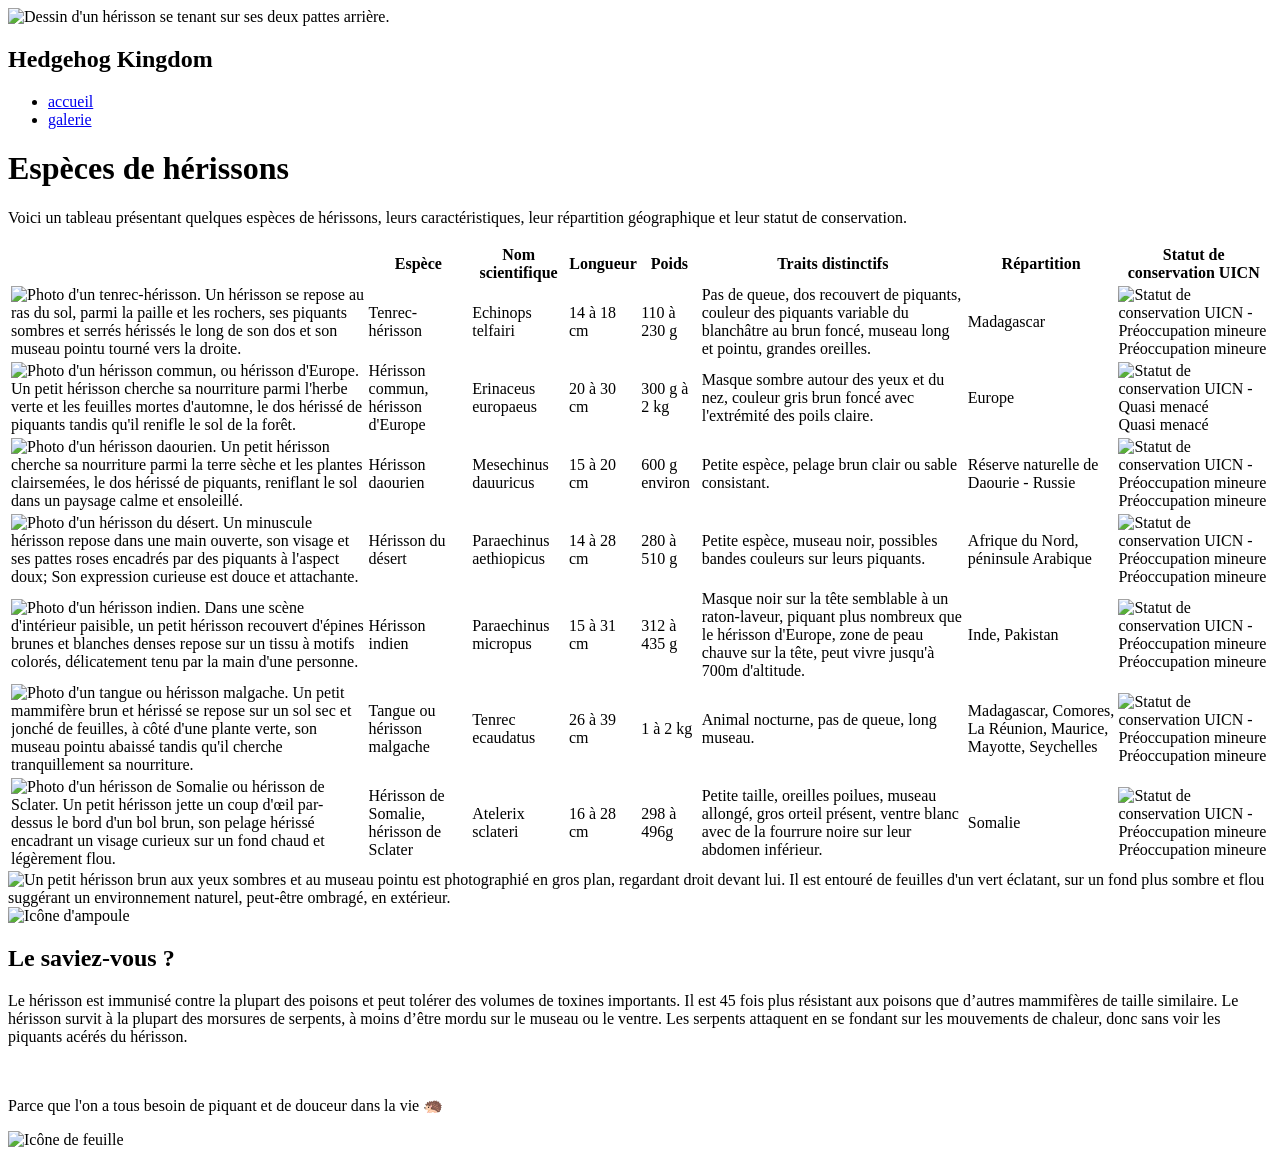
==== commit bcbef0fc: "Merge branch 'main' into publish" ====
--- a/index.html
+++ b/index.html
@@ -1,11 +1,7 @@
 <!DOCTYPE html>
 <html lang="fr">
 <head>
-<<<<<<< Updated upstream
     <title>Accueil - Hedgehog Kingdom</title>
-=======
-    <title>Accueil</title>
->>>>>>> Stashed changes
     <meta charset="UTF-8">
     <meta name="viewport" content="width=device-width, initial-scale=1.0">
     
@@ -32,7 +28,7 @@
     <meta name="twitter:card" content="summary_large_image">
     <meta name="twitter:title" content="Hedgehog Kingdom 🦔 | Accueil">
     <meta name="twitter:description" content="Découvrez l'univers fascinant des hérissons : espèces, photos et bien plus encore !">
-    <meta name="twitter:image" content="https://wanderinghedgie.github.io/hedgehog-kingdom/assets/images/banners/eye-to-eye-hedgehog-child-young-hedgehog.jpg">
+    <meta name="twitter:image" content="https://wanderinghedgie.github.ioassets/images/banners/eye-to-eye-hedgehog-child-young-hedgehog.jpg">
 </head>
 <body>
     <header>
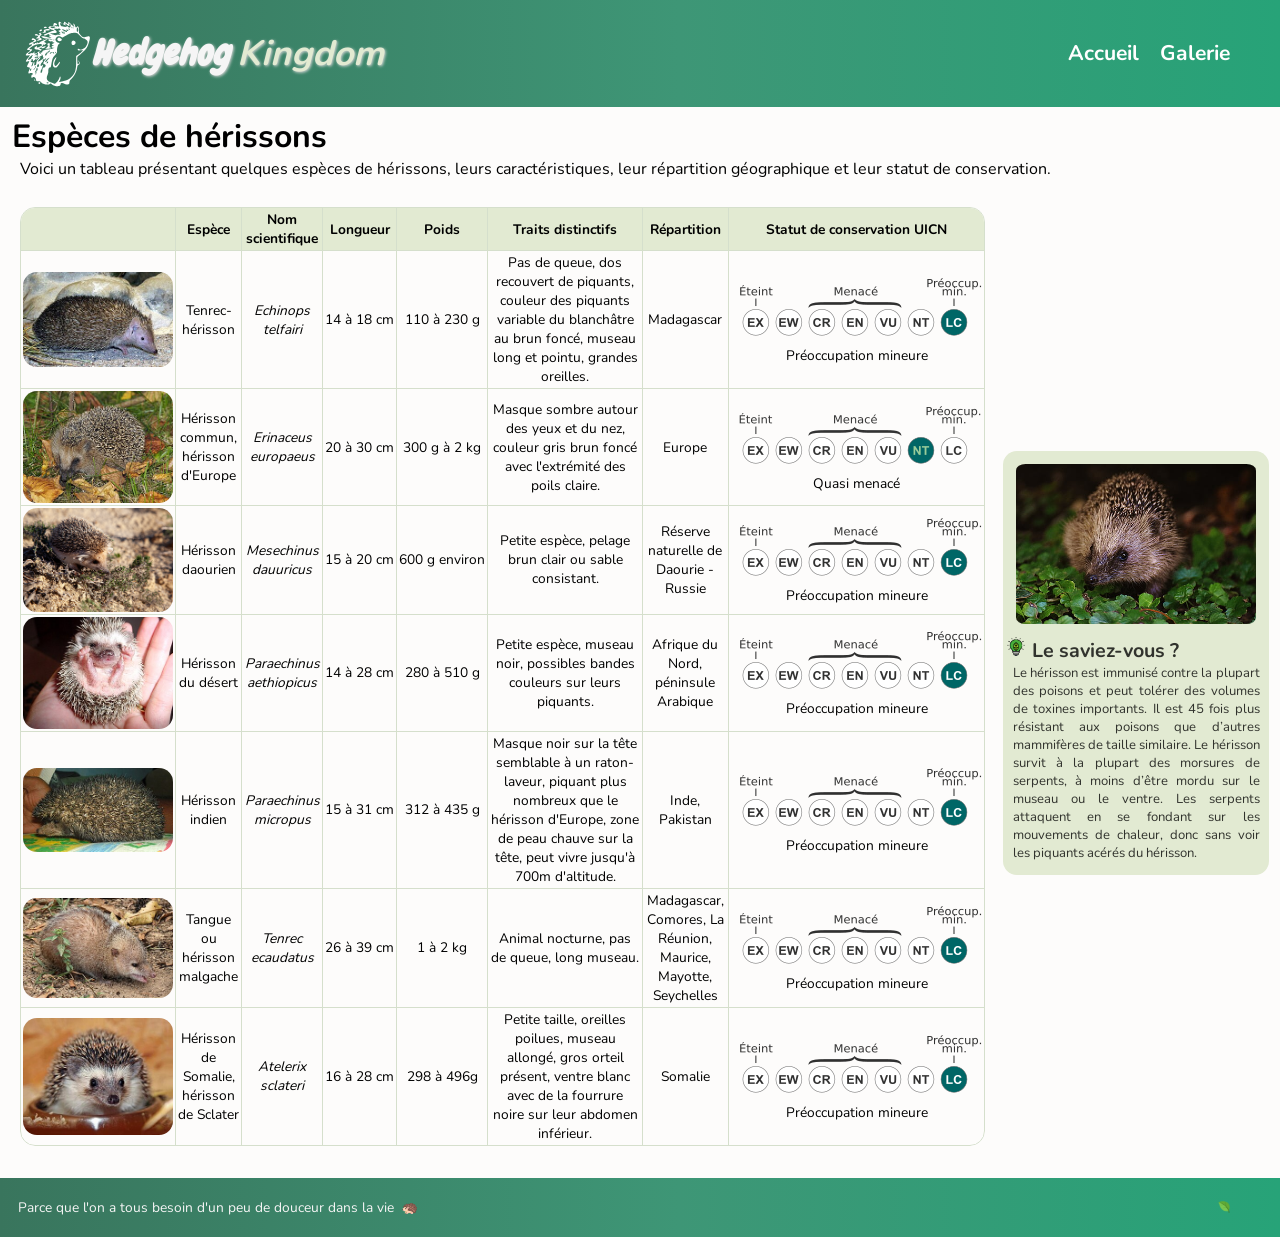
==== commit 7800e172: "Correction liens relatifs" ====
--- a/index.html
+++ b/index.html
@@ -6,9 +6,9 @@
     <meta name="viewport" content="width=device-width, initial-scale=1.0">
     
     <!-- Ressources -->
-    <link href="/hedgehog-kingdom/assets/css/style.css" rel="stylesheet" >
-    <script defer src="/hedgehog-kingdom/assets/js/script.js" charset="UTF-8"></script>
-    <link rel="icon" href="/hedgehog-kingdom/favicon.ico" />
+    <link href="../assets/css/style.css" rel="stylesheet" >
+    <script defer src="assets/js/script.js" charset="UTF-8"></script>
+    <link rel="icon" href="../favicon.ico" />
     
     <!-- Métadonnées générales -->
     <meta name="description" content="Bienvenue dans Hedgehog Kingdom ! Découvrez l'univers fascinant des hérissons, leurs différentes espèces et une galerie de photos pleine de piquant et de douceur.">
@@ -34,15 +34,15 @@
     <header>
         <nav id="nav">
             <div>
-                <img id="nav-hedgehog" src="/hedgehog-kingdom/assets/images/icons/hedgehog_icon.svg" alt="Dessin d'un hérisson se tenant sur ses deux pattes arrière."/>
+                <img id="nav-hedgehog" src="assets/images/icons/hedgehog_icon.svg" alt="Dessin d'un hérisson se tenant sur ses deux pattes arrière."/>
                 <h1>Hedgehog <span id="end-title">Kingdom</span></h1>
             </div>
             <ul>
                 <li>
-                    <a id="accueil" href="/hedgehog-kingdom/">accueil</a>
+                    <a id="accueil" href="index.html">accueil</a>
                 </li>
                 <li>
-                    <a id="galerie" href="/hedgehog-kingdom/gallery">galerie</a>
+                    <a id="galerie" href="pages/gallery.html">galerie</a>
                 </li>
             </ul>
             <div id="icons"></div>
@@ -73,7 +73,7 @@
                         <tr id="echinops-telfairi">
                             <td>
                                 <img 
-                                src="/hedgehog-kingdom/assets/images/hedgehogs_species/echinops_telfairi.jpg" 
+                                src="assets/images/hedgehogs_species/echinops_telfairi.jpg" 
                                 alt="Photo d'un tenrec-hérisson. Un hérisson se repose au ras du sol, parmi la paille et les rochers, ses piquants sombres et serrés hérissés le long de son dos et son museau pointu tourné vers la droite."
                                 class="zoomable"
                                 class="zoomable"
@@ -86,14 +86,14 @@
                             <td>Pas de queue, dos recouvert de piquants, couleur des piquants variable du blanchâtre au brun foncé, museau long et pointu, grandes oreilles.</td>
                             <td>Madagascar</td>
                             <td>
-                                <img class="iucn-picture zoomable" src="/hedgehog-kingdom/assets/images/iucn_status/Status_iucn3.1_LC-fr.png" alt="Statut de conservation UICN - Préoccupation mineure"/> <br>
+                                <img class="iucn-picture zoomable" src="assets/images/iucn_status/Status_iucn3.1_LC-fr.png" alt="Statut de conservation UICN - Préoccupation mineure"/> <br>
                                 Préoccupation mineure
                             </td>
                         </tr>
                         <tr id="erinaceus-europaeus">
                             <td>
                                 <img
-                                src="/hedgehog-kingdom/assets/images/hedgehogs_species/erinaceus-europaeus.jpg"
+                                src="assets/images/hedgehogs_species/erinaceus-europaeus.jpg"
                                 alt="Photo d'un hérisson commun, ou hérisson d'Europe. Un petit hérisson cherche sa nourriture parmi l'herbe verte et les feuilles mortes d'automne, le dos hérissé de piquants tandis qu'il renifle le sol de la forêt."
                                 class="zoomable"
                                 />
@@ -105,14 +105,14 @@
                             <td>Masque sombre autour des yeux et du nez, couleur gris brun foncé avec l'extrémité des poils claire.</td>
                             <td>Europe</td>
                             <td>
-                                <img class="iucn-picture zoomable" src="/hedgehog-kingdom/assets/images/iucn_status/Status_iucn3.1_NT-fr.png" alt="Statut de conservation UICN - Quasi menacé"/>
+                                <img class="iucn-picture zoomable" src="assets/images/iucn_status/Status_iucn3.1_NT-fr.png" alt="Statut de conservation UICN - Quasi menacé"/>
                                 Quasi menacé
                             </td>
                         </tr>
                         <tr id="mesechinus-dauuricus">
                             <td>
                                 <img
-                                src="/hedgehog-kingdom/assets/images/hedgehogs_species/mesechinus_dauuricus.png"
+                                src="assets/images/hedgehogs_species/mesechinus_dauuricus.png"
                                 alt="Photo d'un hérisson daourien. Un petit hérisson cherche sa nourriture parmi la terre sèche et les plantes clairsemées, le dos hérissé de piquants, reniflant le sol dans un paysage calme et ensoleillé."
                                 class="zoomable"
                                 />
@@ -124,14 +124,14 @@
                             <td>Petite espèce, pelage brun clair ou sable consistant.</td>
                             <td>Réserve naturelle de Daourie - Russie</td>
                             <td>
-                                <img class="iucn-picture zoomable" src="/hedgehog-kingdom/assets/images/iucn_status/Status_iucn3.1_LC-fr.png" alt="Statut de conservation UICN - Préoccupation mineure"/> <br>
+                                <img class="iucn-picture zoomable" src="assets/images/iucn_status/Status_iucn3.1_LC-fr.png" alt="Statut de conservation UICN - Préoccupation mineure"/> <br>
                                 Préoccupation mineure
                             </td>  
                         </tr>
                         <tr id="paraechinus-aethiopicus">
                             <td>
                                 <img
-                                src="/hedgehog-kingdom/assets/images/hedgehogs_species/paraechinus_aethiopicus.jpg"
+                                src="assets/images/hedgehogs_species/paraechinus_aethiopicus.jpg"
                                 alt="Photo d'un hérisson du désert. Un minuscule hérisson repose dans une main ouverte, son visage et ses pattes roses encadrés par des piquants à l'aspect doux; Son expression curieuse est douce et attachante."
                                 class="zoomable"
                                 />
@@ -143,14 +143,14 @@
                             <td>Petite espèce, museau noir, possibles bandes couleurs sur leurs piquants.</td>
                             <td>Afrique du Nord, péninsule Arabique</td>
                             <td>
-                                <img class="iucn-picture zoomable" src="/hedgehog-kingdom/assets/images/iucn_status/Status_iucn3.1_LC-fr.png" alt="Statut de conservation UICN - Préoccupation mineure"/> <br>
+                                <img class="iucn-picture zoomable" src="assets/images/iucn_status/Status_iucn3.1_LC-fr.png" alt="Statut de conservation UICN - Préoccupation mineure"/> <br>
                                 Préoccupation mineure
                             </td>  
                         </tr>
                         <tr id="paraechinus-micropus">
                             <td>
                                 <img
-                                src="/hedgehog-kingdom/assets/images/hedgehogs_species/paraechinus_micropus.jpg"
+                                src="assets/images/hedgehogs_species/paraechinus_micropus.jpg"
                                 alt="Photo d'un hérisson indien. Dans une scène d'intérieur paisible, un petit hérisson recouvert d'épines brunes et blanches denses repose sur un tissu à motifs colorés, délicatement tenu par la main d'une personne."
                                 class="zoomable"
                                 />
@@ -162,14 +162,14 @@
                             <td>Masque noir sur la tête semblable à un raton-laveur, piquant plus nombreux que le hérisson d'Europe, zone de peau chauve sur la tête, peut vivre jusqu'à 700m d'altitude.</td>
                             <td>Inde, Pakistan</td>
                             <td>
-                                <img class="iucn-picture zoomable" src="/hedgehog-kingdom/assets/images/iucn_status/Status_iucn3.1_LC-fr.png" alt="Statut de conservation UICN - Préoccupation mineure"/> <br>
+                                <img class="iucn-picture zoomable" src="assets/images/iucn_status/Status_iucn3.1_LC-fr.png" alt="Statut de conservation UICN - Préoccupation mineure"/> <br>
                                 Préoccupation mineure
                             </td>
                         </tr>
                         <tr id="tenrec-ecaudatus">
                             <td>
                                 <img
-                                src="/hedgehog-kingdom/assets/images/hedgehogs_species/tenrec_ecaudatus.jpg"
+                                src="assets/images/hedgehogs_species/tenrec_ecaudatus.jpg"
                                 alt="Photo d'un tangue ou hérisson malgache. Un petit mammifère brun et hérissé se repose sur un sol sec et jonché de feuilles, à côté d'une plante verte, son museau pointu abaissé tandis qu'il cherche tranquillement sa nourriture." 
                                 class="zoomable"
                                 />
@@ -181,14 +181,14 @@
                             <td>Animal nocturne, pas de queue, long museau.</td>
                             <td>Madagascar, Comores, La Réunion, Maurice, Mayotte, Seychelles</td>
                             <td>
-                                <img class="iucn-picture zoomable" src="/hedgehog-kingdom/assets/images/iucn_status/Status_iucn3.1_LC-fr.png" alt="Statut de conservation UICN - Préoccupation mineure"/> <br>
+                                <img class="iucn-picture zoomable" src="assets/images/iucn_status/Status_iucn3.1_LC-fr.png" alt="Statut de conservation UICN - Préoccupation mineure"/> <br>
                                 Préoccupation mineure
                             </td>
                         </tr>
                         <tr id="atelerix-sclateri">
                             <td>
                                 <img 
-                                src="/hedgehog-kingdom/assets/images/hedgehogs_species/atelerix_sclateri.jpg" 
+                                src="assets/images/hedgehogs_species/atelerix_sclateri.jpg" 
                                 alt="Photo d'un hérisson de Somalie ou hérisson de Sclater. Un petit hérisson jette un coup d'œil par-dessus le bord d'un bol brun, son pelage hérissé encadrant un visage curieux sur un fond chaud et légèrement flou."
                                 class="zoomable"
                                 />
@@ -200,7 +200,7 @@
                             <td>Petite taille, oreilles poilues, museau allongé, gros orteil présent, ventre blanc avec de la fourrure noire sur leur abdomen inférieur.</td>
                             <td>Somalie</td>
                             <td>
-                                <img class="iucn-picture zoomable" src="/hedgehog-kingdom/assets/images/iucn_status/Status_iucn3.1_LC-fr.png" alt="Statut de conservation UICN - Préoccupation mineure"/> <br>
+                                <img class="iucn-picture zoomable" src="assets/images/iucn_status/Status_iucn3.1_LC-fr.png" alt="Statut de conservation UICN - Préoccupation mineure"/> <br>
                                 Préoccupation mineure
                             </td>
                         </tr>
@@ -212,13 +212,13 @@
                 <img 
                 id="aside-banner" 
                 title="Je suis tout mignon, non ?" 
-                src="/hedgehog-kingdom/assets/images/banners/eye-to-eye-hedgehog-child-young-hedgehog.jpg" 
+                src="assets/images/banners/eye-to-eye-hedgehog-child-young-hedgehog.jpg" 
                 class="zoomable"
                 alt="Un petit hérisson brun aux yeux sombres et au museau pointu est photographié en gros plan, regardant droit devant lui. Il est entouré de feuilles d'un vert éclatant, sur un fond plus sombre et flou suggérant un environnement naturel, peut-être ombragé, en extérieur.">
                 
                 <div>
                     <div id="aside-header">
-                        <img id="light-bulb" src="/hedgehog-kingdom/assets/images/icons/light_bulb.png" alt="Icône d'ampoule">
+                        <img id="light-bulb" src="assets/images/icons/light_bulb.png" alt="Icône d'ampoule">
                         <h2>Le saviez-vous <span id="qmark">?</span></h2>
                     </div>
                     
@@ -248,9 +248,9 @@
                     aria-disabled="false">🦔</span>
                 </span>
             </p>
-            <audio id="sonic-ring" src="/hedgehog-kingdom/assets/audio/sonic-ring-sound-effect-in-stereo.mp3" />
-        </div>
-        <img class="footer-leaf" src="/hedgehog-kingdom/assets/images/icons/leaf.png" alt="Icône de feuille" height="25px"/>
+            <audio id="sonic-ring" src="assets/audio/sonic-ring-sound-effect-in-stereo.mp3" />
+        </div>
+        <img class="footer-leaf" src="assets/images/icons/leaf.png" alt="Icône de feuille" height="25px"/>
     </footer>
 </body>
 </html>
--- a/assets/css/style.css
+++ b/assets/css/style.css
@@ -0,0 +1,590 @@
+@import url('cursors.css');
+@font-face {
+  font-family: chewy;
+  src: url(../fonts/Chewy/Chewy-Regular.ttf);
+}
+@font-face {
+  font-family: nunito;
+  src: url("../fonts/Nunito/Nunito-VariableFont_wght.ttf");
+}
+
+* {
+  margin: 0;
+  padding: 0;
+  font-family: nunito, sans-serif;
+}
+
+header, footer {
+  background: linear-gradient(90deg, rgba(57, 117, 93, 1) 0%, rgba(62, 150, 118, 1) 53%, rgba(39, 163, 120, 1) 100%);
+  padding: 20px 50px;
+  padding-left: 0.5em;
+  color:whitesmoke;
+}
+
+
+
+/* ==========================================
+HEADER - NAVBAR
+========================================== */
+
+nav {
+  display: flex;
+  align-items: center;
+  justify-content: space-between;
+}
+
+nav div:first-child {
+  margin-left: 1em;
+  display: flex;
+  flex-direction: row;
+  align-items: center;
+}
+
+nav div:first-child a:hover {
+  cursor: url("../images/cursors/lien.png"), pointer;
+  /* text-decoration: none; */
+}
+
+#nav-hedgehog {
+  filter: invert(1);
+  height: auto;
+  width: calc(3em + 1.5vw);
+}
+
+nav h1 {
+  font-family: chewy, sans-serif;
+  font-style: italic;
+  font-size: calc(1rem + 1.5vw);
+  text-shadow: 1px 1px 3px lightgrey;
+}
+
+#nav-hedgehog:hover, nav h1:hover, #end-title:hover {
+  cursor: url("../images/cursors/lien.png"), pointer;
+}
+
+#end-title {
+  color: #e2ead2;
+}
+
+
+nav a, a:visited {
+  font-weight: bold;
+  color: white;
+  text-decoration: none;
+}
+
+nav a:hover {
+  text-decoration: underline;
+  text-decoration-thickness: calc(2px + 0.1vw);
+  text-decoration-color: #e2ead2;
+  text-underline-offset: 0.3vw;
+}
+
+nav ul {
+  list-style: none;
+  text-transform: capitalize;
+  font-size: calc(0.2rem + 1.4vw);
+  
+  display: flex;
+  gap: 1em;
+}
+
+
+#icons {
+  cursor: url("../images/cursors/lien.png"), pointer;
+  display: none;
+}
+
+@media(max-width:768px) /*Smartphone*/
+{
+  nav ul {
+    flex-direction: column;
+    background: linear-gradient(90deg, rgba(57, 117, 93, 1) 0%, rgba(62, 150, 118, 1) 53%, rgba(39, 163, 120, 1) 100%);
+    position: fixed;
+    left: -100%;
+    top: calc(var(--header-height));
+    width: 100%;
+    text-align: center;
+    transition: 0.25s;
+    gap: 0;
+  }
+  
+  nav li {
+    padding: 3px 0;
+    font-size: 1.75em;
+  }
+  nav li:hover {
+    background: #4fb994;
+  }
+  
+  nav.active ul {
+    left: 0;
+  }
+  
+  #icons {
+    display: block;
+    font-size: 1.5em;
+  }
+  
+  #icons:before {
+    content: "\2630";
+  }
+  .active #icons:before {
+    content: "\2715";
+  }
+}
+
+/* ==========================================
+MAIN
+========================================== */
+
+img {
+  border-radius: 4%;
+}
+
+main {
+  padding: 0.5em 0.75em 2em;
+  display: flex;
+  flex-direction: column;
+  align-items: flex-start;
+  background-color: #ebded31a;
+}
+
+main p, .table-aside {
+  padding-left: 0.5em;
+  padding-right: 0.5em;
+}
+
+
+.table-aside {
+  display: flex;
+  justify-content: space-between;
+  gap: 0.5em;
+  width: 100%;
+  min-width: 0;
+}
+
+.table-container {
+  display:flex;
+  flex: 1 1 auto;
+  min-width: 0;
+  overflow-x: auto;
+  border-radius: 15px;
+}
+
+@media(max-width:1200px) /*Smartphone et tablette */
+{
+  .table-aside {
+    flex-direction: column;
+  }
+}
+
+
+/* ==========================================
+MAIN - TABLE
+========================================== */
+
+table {
+  margin-top: 2em;
+  font-size: calc(0.5rem + 0.45vw);
+  
+  border: 1px solid #d5dfcc;
+  border-radius: 15px;
+  border-collapse: separate;
+  border-spacing: 0;
+  overflow: hidden;
+  min-width: 750px;
+}
+
+th {
+  background-color: #e2ead2;
+  border-right: 1px solid #d5dfcc;
+  border-bottom: 1px solid #d5dfcc;
+  padding: 2px;
+}
+
+td {
+  text-align: center;
+  overflow: hidden;
+  padding: 2px;
+  
+  border-right: 1px solid #d5dfcc;
+  border-bottom: 1px solid #d5dfcc;
+}
+
+th:last-child, td:last-child {
+  border-right: none;
+}
+
+th:first-child {
+  border-top-left-radius: 14px;
+  transition-duration: 0.6s;
+}
+
+th:last-child {
+  border-top-right-radius: 14px;
+}
+
+tr:last-child td {
+  border-bottom: none;
+}
+
+
+tr td:first-child img {
+  height: auto;
+  width: auto;
+  max-height: 150px;
+  max-width: 150px;
+  border-radius: 14px;
+  object-fit: cover;
+  display: block;
+  margin: auto;
+  
+  transition: 0.6s;
+}
+
+tr td:nth-child(3) {
+  font-style: italic;
+}
+
+tr td:nth-child(4), tr td:nth-child(5) {
+  white-space: nowrap;
+  overflow-x: hidden;
+}
+
+tr td:nth-child(6) {
+  min-width: 138px;
+}
+
+.iucn-picture {
+  max-width: 250px;
+  transition: 0.6s;
+}
+
+@media(max-width:1200px) /*Smartphone et tablette */
+{
+  .table-container {
+    flex: none;
+    width: 100%;
+    box-sizing: border-box;
+  }
+  
+  table {
+    margin-right: 0.75em;
+    max-width: 100%;
+  }
+  
+  .iucn-picture {
+    max-width: 150px;
+  }
+}
+
+/* @media(max-width:810px){
+  .iucn-picture {
+    display: none;
+  }
+} */
+
+@media(max-width:750px){
+  
+  tr td:first-child img {
+    max-width: 80px;
+  }
+  
+  /* th:first-child, td:first-child {
+  display: none;
+  }
+  
+  th:nth-child(2) {
+  border-top-left-radius: 14px;
+  } */
+}
+
+/* ==========================================
+MAIN - ASIDE
+========================================== */
+
+aside {
+  width: 30%;
+  margin-left: 0.75em;
+  margin-right: 0.5em;
+  padding: 1em 0.25em;
+  font-size: calc(0.5rem + 0.40vw);
+  
+  display: flex;
+  flex: 0 0 260px;
+  flex-direction: column;
+  justify-content: flex-start;
+  align-self: center;
+  
+  background-color: #e2ead2;
+  border-radius: 14px;
+  color: #000000c8
+}
+
+#aside-banner {
+  width: calc(90% + 0.45vw);
+  flex-shrink: 0;
+  align-self: center;
+}
+
+#aside-header {
+  display: flex;
+  flex-direction: row;
+  align-items: flex-start;
+  margin-top: 1em;
+  gap:0.5em;
+}
+
+#aside-header h2 {
+  margin-top: 0;
+  cursor: url("../images/cursors/lien.png"), pointer;
+}
+
+#qmark {
+  display: inline-block;
+}
+
+#aside-header h2:hover {
+  color: #4cb53c;
+}
+
+#aside-header h2:hover #qmark {
+  animation: rotation 1s ease-in-out;
+  color: #4cb53c;
+}
+
+aside p {
+  text-align: justify;
+}
+
+#light-bulb {
+  max-height: 1.5em;
+  max-width: 1.5em;
+}
+
+@media(max-width:1200px) /*Smartphone et tablette */
+{
+  aside {
+    flex: 0 0 0;
+    flex-direction: row;
+    justify-content: flex-start;
+    align-self: center;
+    
+    width: auto;
+    margin: 1em 0.75em 0 0;
+    padding: 1em;
+    font-size: calc(0.5rem + 0.5vw);
+    gap: 0.5em;
+  }
+  
+  aside div {
+    align-self: center;
+  }
+  
+  #aside-banner {
+    max-width: 25%;
+    flex-shrink: 0;
+  }
+}
+
+/* ==========================================
+FOOTER
+========================================== */
+
+footer {
+  display: flex;
+  flex-direction: row;
+  justify-content: space-between;
+  align-items: center;
+  gap: 0.5em;
+  position: relative;
+}
+
+footer > div {
+  min-width: 0;
+}
+
+#hedge-text {
+  display: flex;
+  align-items: center;
+  gap: 0.5em;
+  white-space: nowrap;
+  margin-left: 0.75em;
+  font-size: calc(0.50em + 0.45vw);
+}
+
+/* #footer-message {
+    display: inline-block;
+    flex-shrink: 0;
+    white-space: nowrap;
+    clip-path: inset(0 0% 0 0);
+    transition: none;
+} */
+
+#footer-message {
+    display: inline-block;
+    flex-shrink: 0;
+    white-space: nowrap;
+    transition: none;
+
+    mask-image: linear-gradient(
+        to right,
+        black var(--mask-progress, 100%),
+        transparent var(--mask-progress, 100%)
+    );
+
+    -webkit-mask-image: linear-gradient(
+        to right,
+        black var(--mask-progress, 100%),
+        transparent var(--mask-progress, 100%)
+    );
+}
+
+#footer-hedgehog {
+  display: inline-block;
+  position: relative;
+  z-index: 2;
+  
+  cursor: url("../images/cursors/lien.png"), pointer;
+  -webkit-user-select: none;
+  user-select: none;
+  
+  flex-shrink: 0;
+  transform-origin: center;
+}
+
+#footer-hedgehog.animating {
+  pointer-events: none;
+  cursor: url("../images/cursors/normal.png"), default;
+}
+
+#footer-hedgehog:focus-visible {
+  outline: 2px solid currentColor;
+  border-radius: 5px;
+}
+
+#hedgehog-emoji {
+  display: inline-block;
+  transition: transform 0.3s ease;
+}
+
+#hedgehog-emoji.retourne {
+  transform: scaleX(-1);
+}
+
+.footer-leaf {
+  height: auto;
+  width: calc(0.4em + 0.45vw);
+  align-self: center;
+  object-fit: contain;
+  flex-shrink: 0;
+}
+
+/* ==========================================
+ANIMATIONS
+========================================== */
+
+/* Animations */
+@keyframes rotation
+{
+  from{transform:rotate(0deg);}
+  to{transform:rotate(360deg);}
+}
+
+/* ==========================================
+LIGHTBOX
+========================================== */
+
+.zoomable {
+  cursor: url("../images/cursors/zoom_avant.png"), zoom-in;
+}
+
+#lightbox {
+  display: none;
+  position: fixed;
+  inset: 0;
+  background-color: rgba(0, 0, 0, 0.8);
+  z-index: 1000;
+  
+  justify-content: center;
+  align-items: center;
+}
+
+#lightbox.active, #lightbox.active img:hover, #lightbox.active p:hover {
+  cursor: url("../images/cursors/zoom_arriere.png"), zoom-out;
+}
+
+#lightbox.active {
+  display: flex;
+  flex-direction: column;
+  gap: 2em;
+  align-items: center;
+}
+
+#lightbox-img {
+  max-width: 90vw;
+  max-height: 90vh;
+  width: calc(12em + 12vw);
+  height: auto;
+  object-fit: contain;
+  border-radius: 10px;
+}
+
+#lightbox-img.transparent {
+  background-color: #dedede;
+}
+
+#lightbox-description {
+  color: #dedede;
+  font-weight: bold;
+  width: 50%;
+  font-size: calc(0.2em + 1.5vw);
+  text-align: center;
+}
+
+@media(max-width:1200px) /*Smartphone et tablette */
+{
+  #lightbox-description {
+    font-size: calc(0.5em + 1.5vw);
+  }
+}
+
+/* ==========================================
+EFFETS DE SURBRILLANCE TABLEAU
+========================================== */
+tbody tr:hover {
+  background-color: #4cb53c96;
+  background-clip: border-box;
+}
+
+tbody tr td:hover { 
+  background-color: #4cb53c96;
+}
+
+/* ==========================================
+GALERIE GIFS
+========================================== */
+.gallery {
+  display: grid;
+  width: 100%;
+  margin-inline: auto;
+  box-sizing: border-box;
+  grid-template-columns: repeat(auto-fit, minmax(min(200px, 100%), 1fr));
+  gap: 1em;
+  padding: 1em;
+}
+
+.gallery img {
+  width: 100%;
+  height: 250px;
+  object-fit: cover;
+  border-radius: 10px;
+  cursor: url("../images/cursors/zoom_avant.png"), zoom-in;
+  transition: transform 0.3s ease;
+}
+
+.gallery img:hover {
+  transform: scale(1.05);
+  cursor: url("../images/cursors/zoom_avant.png"), zoom-in;
+}
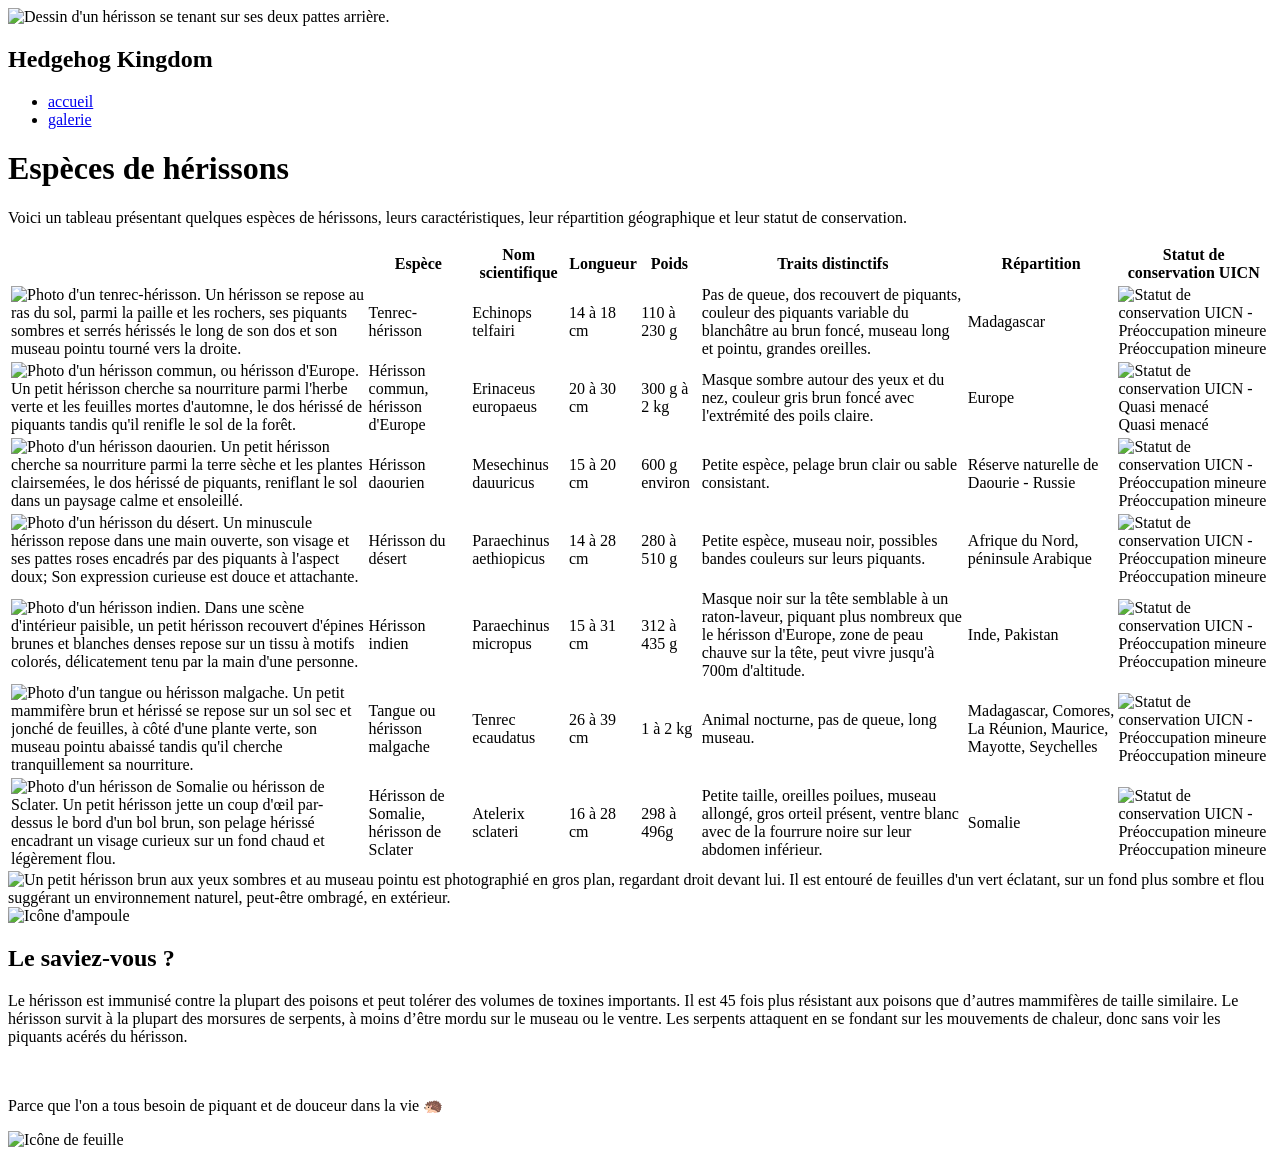
==== commit 4fb88444: "Correction liens" ====
--- a/index.html
+++ b/index.html
@@ -6,9 +6,9 @@
     <meta name="viewport" content="width=device-width, initial-scale=1.0">
     
     <!-- Ressources -->
-    <link href="../assets/css/style.css" rel="stylesheet" >
-    <script defer src="assets/js/script.js" charset="UTF-8"></script>
-    <link rel="icon" href="../favicon.ico" />
+    <link href="/hedgehog-kingdom/assets/css/style.css" rel="stylesheet" >
+    <script defer src="/hedgehog-kingdom/assets/js/script.js" charset="UTF-8"></script>
+    <link rel="icon" href="/hedgehog-kingdom/favicon.ico" />
     
     <!-- Métadonnées générales -->
     <meta name="description" content="Bienvenue dans Hedgehog Kingdom ! Découvrez l'univers fascinant des hérissons, leurs différentes espèces et une galerie de photos pleine de piquant et de douceur.">
@@ -28,21 +28,21 @@
     <meta name="twitter:card" content="summary_large_image">
     <meta name="twitter:title" content="Hedgehog Kingdom 🦔 | Accueil">
     <meta name="twitter:description" content="Découvrez l'univers fascinant des hérissons : espèces, photos et bien plus encore !">
-    <meta name="twitter:image" content="https://wanderinghedgie.github.ioassets/images/banners/eye-to-eye-hedgehog-child-young-hedgehog.jpg">
+    <meta name="twitter:image" content="https://wanderinghedgie.github.io/hedgehog-kingdom/assets/images/banners/eye-to-eye-hedgehog-child-young-hedgehog.jpg">
 </head>
 <body>
     <header>
         <nav id="nav">
             <div>
-                <img id="nav-hedgehog" src="assets/images/icons/hedgehog_icon.svg" alt="Dessin d'un hérisson se tenant sur ses deux pattes arrière."/>
+                <img id="nav-hedgehog" src="/hedgehog-kingdom/assets/images/icons/hedgehog_icon.svg" alt="Dessin d'un hérisson se tenant sur ses deux pattes arrière."/>
                 <h1>Hedgehog <span id="end-title">Kingdom</span></h1>
             </div>
             <ul>
                 <li>
-                    <a id="accueil" href="index.html">accueil</a>
+                    <a id="accueil" href="/hedgehog-kingdom/">accueil</a>
                 </li>
                 <li>
-                    <a id="galerie" href="pages/gallery.html">galerie</a>
+                    <a id="galerie" href="gallery">galerie</a>
                 </li>
             </ul>
             <div id="icons"></div>
@@ -73,7 +73,7 @@
                         <tr id="echinops-telfairi">
                             <td>
                                 <img 
-                                src="assets/images/hedgehogs_species/echinops_telfairi.jpg" 
+                                src="/hedgehog-kingdom/assets/images/hedgehogs_species/echinops_telfairi.jpg" 
                                 alt="Photo d'un tenrec-hérisson. Un hérisson se repose au ras du sol, parmi la paille et les rochers, ses piquants sombres et serrés hérissés le long de son dos et son museau pointu tourné vers la droite."
                                 class="zoomable"
                                 class="zoomable"
@@ -86,14 +86,14 @@
                             <td>Pas de queue, dos recouvert de piquants, couleur des piquants variable du blanchâtre au brun foncé, museau long et pointu, grandes oreilles.</td>
                             <td>Madagascar</td>
                             <td>
-                                <img class="iucn-picture zoomable" src="assets/images/iucn_status/Status_iucn3.1_LC-fr.png" alt="Statut de conservation UICN - Préoccupation mineure"/> <br>
+                                <img class="iucn-picture zoomable" src="/hedgehog-kingdom/assets/images/iucn_status/Status_iucn3.1_LC-fr.png" alt="Statut de conservation UICN - Préoccupation mineure"/> <br>
                                 Préoccupation mineure
                             </td>
                         </tr>
                         <tr id="erinaceus-europaeus">
                             <td>
                                 <img
-                                src="assets/images/hedgehogs_species/erinaceus-europaeus.jpg"
+                                src="/hedgehog-kingdom/assets/images/hedgehogs_species/erinaceus-europaeus.jpg"
                                 alt="Photo d'un hérisson commun, ou hérisson d'Europe. Un petit hérisson cherche sa nourriture parmi l'herbe verte et les feuilles mortes d'automne, le dos hérissé de piquants tandis qu'il renifle le sol de la forêt."
                                 class="zoomable"
                                 />
@@ -105,14 +105,14 @@
                             <td>Masque sombre autour des yeux et du nez, couleur gris brun foncé avec l'extrémité des poils claire.</td>
                             <td>Europe</td>
                             <td>
-                                <img class="iucn-picture zoomable" src="assets/images/iucn_status/Status_iucn3.1_NT-fr.png" alt="Statut de conservation UICN - Quasi menacé"/>
+                                <img class="iucn-picture zoomable" src="/hedgehog-kingdom/assets/images/iucn_status/Status_iucn3.1_NT-fr.png" alt="Statut de conservation UICN - Quasi menacé"/>
                                 Quasi menacé
                             </td>
                         </tr>
                         <tr id="mesechinus-dauuricus">
                             <td>
                                 <img
-                                src="assets/images/hedgehogs_species/mesechinus_dauuricus.png"
+                                src="/hedgehog-kingdom/assets/images/hedgehogs_species/mesechinus_dauuricus.png"
                                 alt="Photo d'un hérisson daourien. Un petit hérisson cherche sa nourriture parmi la terre sèche et les plantes clairsemées, le dos hérissé de piquants, reniflant le sol dans un paysage calme et ensoleillé."
                                 class="zoomable"
                                 />
@@ -124,14 +124,14 @@
                             <td>Petite espèce, pelage brun clair ou sable consistant.</td>
                             <td>Réserve naturelle de Daourie - Russie</td>
                             <td>
-                                <img class="iucn-picture zoomable" src="assets/images/iucn_status/Status_iucn3.1_LC-fr.png" alt="Statut de conservation UICN - Préoccupation mineure"/> <br>
+                                <img class="iucn-picture zoomable" src="/hedgehog-kingdom/assets/images/iucn_status/Status_iucn3.1_LC-fr.png" alt="Statut de conservation UICN - Préoccupation mineure"/> <br>
                                 Préoccupation mineure
                             </td>  
                         </tr>
                         <tr id="paraechinus-aethiopicus">
                             <td>
                                 <img
-                                src="assets/images/hedgehogs_species/paraechinus_aethiopicus.jpg"
+                                src="/hedgehog-kingdom/assets/images/hedgehogs_species/paraechinus_aethiopicus.jpg"
                                 alt="Photo d'un hérisson du désert. Un minuscule hérisson repose dans une main ouverte, son visage et ses pattes roses encadrés par des piquants à l'aspect doux; Son expression curieuse est douce et attachante."
                                 class="zoomable"
                                 />
@@ -143,14 +143,14 @@
                             <td>Petite espèce, museau noir, possibles bandes couleurs sur leurs piquants.</td>
                             <td>Afrique du Nord, péninsule Arabique</td>
                             <td>
-                                <img class="iucn-picture zoomable" src="assets/images/iucn_status/Status_iucn3.1_LC-fr.png" alt="Statut de conservation UICN - Préoccupation mineure"/> <br>
+                                <img class="iucn-picture zoomable" src="/hedgehog-kingdom/assets/images/iucn_status/Status_iucn3.1_LC-fr.png" alt="Statut de conservation UICN - Préoccupation mineure"/> <br>
                                 Préoccupation mineure
                             </td>  
                         </tr>
                         <tr id="paraechinus-micropus">
                             <td>
                                 <img
-                                src="assets/images/hedgehogs_species/paraechinus_micropus.jpg"
+                                src="/hedgehog-kingdom/assets/images/hedgehogs_species/paraechinus_micropus.jpg"
                                 alt="Photo d'un hérisson indien. Dans une scène d'intérieur paisible, un petit hérisson recouvert d'épines brunes et blanches denses repose sur un tissu à motifs colorés, délicatement tenu par la main d'une personne."
                                 class="zoomable"
                                 />
@@ -162,14 +162,14 @@
                             <td>Masque noir sur la tête semblable à un raton-laveur, piquant plus nombreux que le hérisson d'Europe, zone de peau chauve sur la tête, peut vivre jusqu'à 700m d'altitude.</td>
                             <td>Inde, Pakistan</td>
                             <td>
-                                <img class="iucn-picture zoomable" src="assets/images/iucn_status/Status_iucn3.1_LC-fr.png" alt="Statut de conservation UICN - Préoccupation mineure"/> <br>
+                                <img class="iucn-picture zoomable" src="/hedgehog-kingdom/assets/images/iucn_status/Status_iucn3.1_LC-fr.png" alt="Statut de conservation UICN - Préoccupation mineure"/> <br>
                                 Préoccupation mineure
                             </td>
                         </tr>
                         <tr id="tenrec-ecaudatus">
                             <td>
                                 <img
-                                src="assets/images/hedgehogs_species/tenrec_ecaudatus.jpg"
+                                src="/hedgehog-kingdom/assets/images/hedgehogs_species/tenrec_ecaudatus.jpg"
                                 alt="Photo d'un tangue ou hérisson malgache. Un petit mammifère brun et hérissé se repose sur un sol sec et jonché de feuilles, à côté d'une plante verte, son museau pointu abaissé tandis qu'il cherche tranquillement sa nourriture." 
                                 class="zoomable"
                                 />
@@ -181,14 +181,14 @@
                             <td>Animal nocturne, pas de queue, long museau.</td>
                             <td>Madagascar, Comores, La Réunion, Maurice, Mayotte, Seychelles</td>
                             <td>
-                                <img class="iucn-picture zoomable" src="assets/images/iucn_status/Status_iucn3.1_LC-fr.png" alt="Statut de conservation UICN - Préoccupation mineure"/> <br>
+                                <img class="iucn-picture zoomable" src="/hedgehog-kingdom/assets/images/iucn_status/Status_iucn3.1_LC-fr.png" alt="Statut de conservation UICN - Préoccupation mineure"/> <br>
                                 Préoccupation mineure
                             </td>
                         </tr>
                         <tr id="atelerix-sclateri">
                             <td>
                                 <img 
-                                src="assets/images/hedgehogs_species/atelerix_sclateri.jpg" 
+                                src="/hedgehog-kingdom/assets/images/hedgehogs_species/atelerix_sclateri.jpg" 
                                 alt="Photo d'un hérisson de Somalie ou hérisson de Sclater. Un petit hérisson jette un coup d'œil par-dessus le bord d'un bol brun, son pelage hérissé encadrant un visage curieux sur un fond chaud et légèrement flou."
                                 class="zoomable"
                                 />
@@ -200,7 +200,7 @@
                             <td>Petite taille, oreilles poilues, museau allongé, gros orteil présent, ventre blanc avec de la fourrure noire sur leur abdomen inférieur.</td>
                             <td>Somalie</td>
                             <td>
-                                <img class="iucn-picture zoomable" src="assets/images/iucn_status/Status_iucn3.1_LC-fr.png" alt="Statut de conservation UICN - Préoccupation mineure"/> <br>
+                                <img class="iucn-picture zoomable" src="/hedgehog-kingdom/assets/images/iucn_status/Status_iucn3.1_LC-fr.png" alt="Statut de conservation UICN - Préoccupation mineure"/> <br>
                                 Préoccupation mineure
                             </td>
                         </tr>
@@ -212,13 +212,13 @@
                 <img 
                 id="aside-banner" 
                 title="Je suis tout mignon, non ?" 
-                src="assets/images/banners/eye-to-eye-hedgehog-child-young-hedgehog.jpg" 
+                src="/hedgehog-kingdom/assets/images/banners/eye-to-eye-hedgehog-child-young-hedgehog.jpg" 
                 class="zoomable"
                 alt="Un petit hérisson brun aux yeux sombres et au museau pointu est photographié en gros plan, regardant droit devant lui. Il est entouré de feuilles d'un vert éclatant, sur un fond plus sombre et flou suggérant un environnement naturel, peut-être ombragé, en extérieur.">
                 
                 <div>
                     <div id="aside-header">
-                        <img id="light-bulb" src="assets/images/icons/light_bulb.png" alt="Icône d'ampoule">
+                        <img id="light-bulb" src="/hedgehog-kingdom/assets/images/icons/light_bulb.png" alt="Icône d'ampoule">
                         <h2>Le saviez-vous <span id="qmark">?</span></h2>
                     </div>
                     
@@ -248,9 +248,9 @@
                     aria-disabled="false">🦔</span>
                 </span>
             </p>
-            <audio id="sonic-ring" src="assets/audio/sonic-ring-sound-effect-in-stereo.mp3" />
-        </div>
-        <img class="footer-leaf" src="assets/images/icons/leaf.png" alt="Icône de feuille" height="25px"/>
+            <audio id="sonic-ring" src="/hedgehog-kingdom/assets/audio/sonic-ring-sound-effect-in-stereo.mp3" />
+        </div>
+        <img class="footer-leaf" src="/hedgehog-kingdom/assets/images/icons/leaf.png" alt="Icône de feuille"/>
     </footer>
 </body>
 </html>
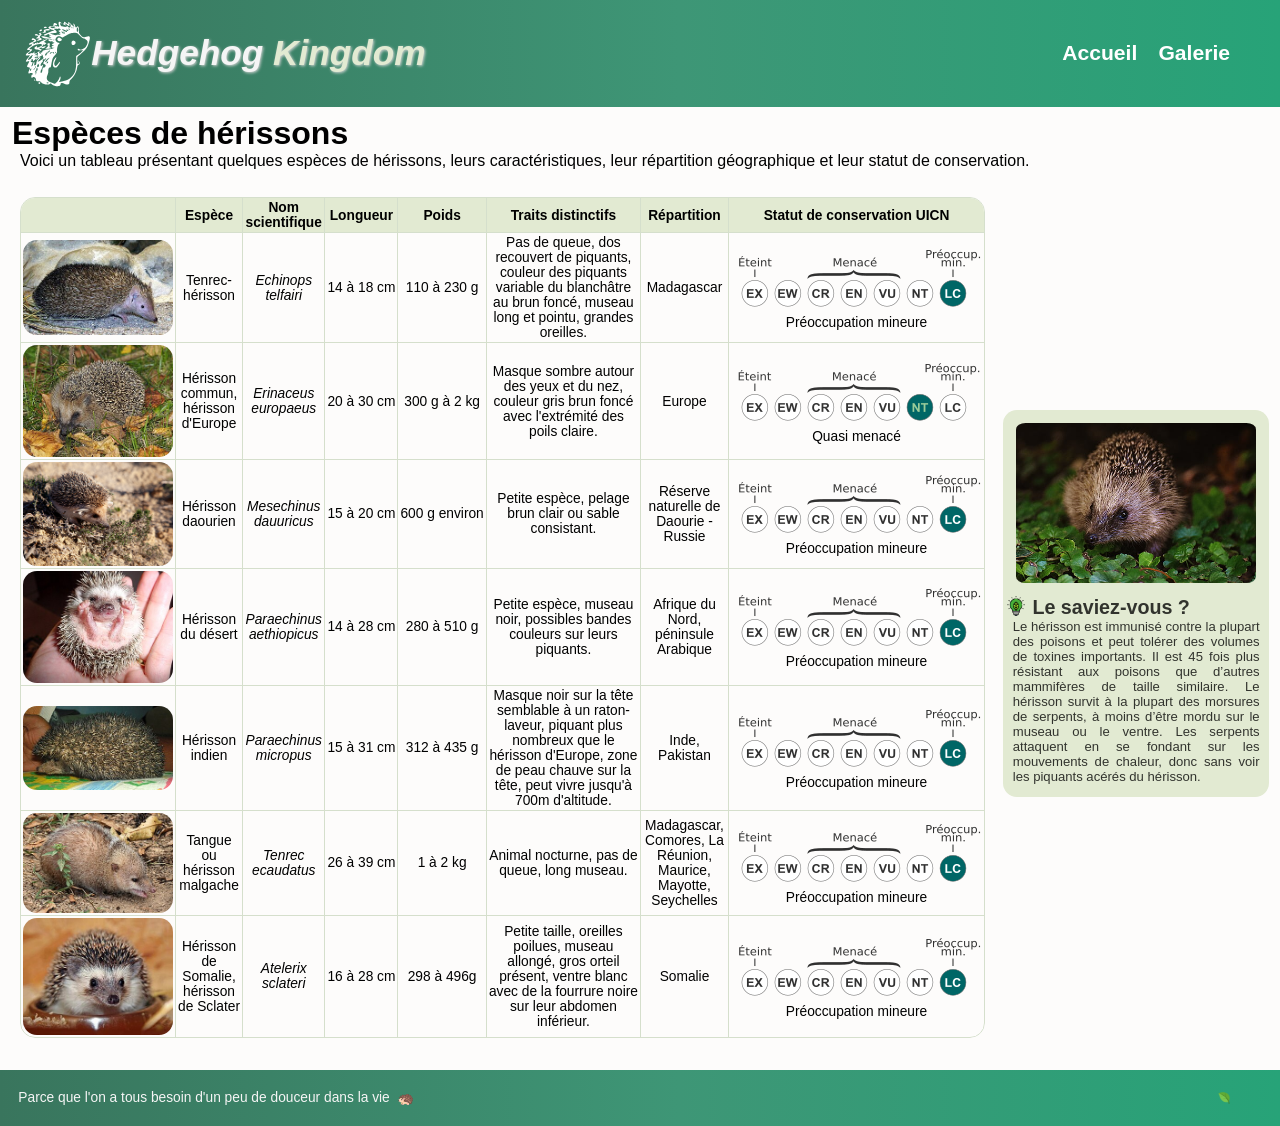
==== commit ff4b4697: "Suppr hauteur fix&e footer leaf dans html" ====
--- a/index.html
+++ b/index.html
@@ -6,9 +6,9 @@
     <meta name="viewport" content="width=device-width, initial-scale=1.0">
     
     <!-- Ressources -->
-    <link href="/hedgehog-kingdom/assets/css/style.css" rel="stylesheet" >
-    <script defer src="/hedgehog-kingdom/assets/js/script.js" charset="UTF-8"></script>
-    <link rel="icon" href="/hedgehog-kingdom/favicon.ico" />
+    <link href="assets/css/style.css" rel="stylesheet" >
+    <script defer src="assets/js/script.js" charset="UTF-8"></script>
+    <link rel="icon" href="favicon.ico" />
     
     <!-- Métadonnées générales -->
     <meta name="description" content="Bienvenue dans Hedgehog Kingdom ! Découvrez l'univers fascinant des hérissons, leurs différentes espèces et une galerie de photos pleine de piquant et de douceur.">
@@ -28,21 +28,21 @@
     <meta name="twitter:card" content="summary_large_image">
     <meta name="twitter:title" content="Hedgehog Kingdom 🦔 | Accueil">
     <meta name="twitter:description" content="Découvrez l'univers fascinant des hérissons : espèces, photos et bien plus encore !">
-    <meta name="twitter:image" content="https://wanderinghedgie.github.io/hedgehog-kingdom/assets/images/banners/eye-to-eye-hedgehog-child-young-hedgehog.jpg">
+    <meta name="twitter:image" content="https://wanderinghedgie.github.ioassets/images/banners/eye-to-eye-hedgehog-child-young-hedgehog.jpg">
 </head>
 <body>
     <header>
         <nav id="nav">
             <div>
-                <img id="nav-hedgehog" src="/hedgehog-kingdom/assets/images/icons/hedgehog_icon.svg" alt="Dessin d'un hérisson se tenant sur ses deux pattes arrière."/>
+                <img id="nav-hedgehog" src="assets/images/icons/hedgehog_icon.svg" alt="Dessin d'un hérisson se tenant sur ses deux pattes arrière."/>
                 <h1>Hedgehog <span id="end-title">Kingdom</span></h1>
             </div>
             <ul>
                 <li>
-                    <a id="accueil" href="/hedgehog-kingdom/">accueil</a>
+                    <a id="accueil" href="index.html">accueil</a>
                 </li>
                 <li>
-                    <a id="galerie" href="gallery">galerie</a>
+                    <a id="galerie" href="pages/gallery.html">galerie</a>
                 </li>
             </ul>
             <div id="icons"></div>
@@ -73,7 +73,7 @@
                         <tr id="echinops-telfairi">
                             <td>
                                 <img 
-                                src="/hedgehog-kingdom/assets/images/hedgehogs_species/echinops_telfairi.jpg" 
+                                src="assets/images/hedgehogs_species/echinops_telfairi.jpg" 
                                 alt="Photo d'un tenrec-hérisson. Un hérisson se repose au ras du sol, parmi la paille et les rochers, ses piquants sombres et serrés hérissés le long de son dos et son museau pointu tourné vers la droite."
                                 class="zoomable"
                                 class="zoomable"
@@ -86,14 +86,14 @@
                             <td>Pas de queue, dos recouvert de piquants, couleur des piquants variable du blanchâtre au brun foncé, museau long et pointu, grandes oreilles.</td>
                             <td>Madagascar</td>
                             <td>
-                                <img class="iucn-picture zoomable" src="/hedgehog-kingdom/assets/images/iucn_status/Status_iucn3.1_LC-fr.png" alt="Statut de conservation UICN - Préoccupation mineure"/> <br>
+                                <img class="iucn-picture zoomable" src="assets/images/iucn_status/Status_iucn3.1_LC-fr.png" alt="Statut de conservation UICN - Préoccupation mineure"/> <br>
                                 Préoccupation mineure
                             </td>
                         </tr>
                         <tr id="erinaceus-europaeus">
                             <td>
                                 <img
-                                src="/hedgehog-kingdom/assets/images/hedgehogs_species/erinaceus-europaeus.jpg"
+                                src="assets/images/hedgehogs_species/erinaceus-europaeus.jpg"
                                 alt="Photo d'un hérisson commun, ou hérisson d'Europe. Un petit hérisson cherche sa nourriture parmi l'herbe verte et les feuilles mortes d'automne, le dos hérissé de piquants tandis qu'il renifle le sol de la forêt."
                                 class="zoomable"
                                 />
@@ -105,14 +105,14 @@
                             <td>Masque sombre autour des yeux et du nez, couleur gris brun foncé avec l'extrémité des poils claire.</td>
                             <td>Europe</td>
                             <td>
-                                <img class="iucn-picture zoomable" src="/hedgehog-kingdom/assets/images/iucn_status/Status_iucn3.1_NT-fr.png" alt="Statut de conservation UICN - Quasi menacé"/>
+                                <img class="iucn-picture zoomable" src="assets/images/iucn_status/Status_iucn3.1_NT-fr.png" alt="Statut de conservation UICN - Quasi menacé"/>
                                 Quasi menacé
                             </td>
                         </tr>
                         <tr id="mesechinus-dauuricus">
                             <td>
                                 <img
-                                src="/hedgehog-kingdom/assets/images/hedgehogs_species/mesechinus_dauuricus.png"
+                                src="assets/images/hedgehogs_species/mesechinus_dauuricus.png"
                                 alt="Photo d'un hérisson daourien. Un petit hérisson cherche sa nourriture parmi la terre sèche et les plantes clairsemées, le dos hérissé de piquants, reniflant le sol dans un paysage calme et ensoleillé."
                                 class="zoomable"
                                 />
@@ -124,14 +124,14 @@
                             <td>Petite espèce, pelage brun clair ou sable consistant.</td>
                             <td>Réserve naturelle de Daourie - Russie</td>
                             <td>
-                                <img class="iucn-picture zoomable" src="/hedgehog-kingdom/assets/images/iucn_status/Status_iucn3.1_LC-fr.png" alt="Statut de conservation UICN - Préoccupation mineure"/> <br>
+                                <img class="iucn-picture zoomable" src="assets/images/iucn_status/Status_iucn3.1_LC-fr.png" alt="Statut de conservation UICN - Préoccupation mineure"/> <br>
                                 Préoccupation mineure
                             </td>  
                         </tr>
                         <tr id="paraechinus-aethiopicus">
                             <td>
                                 <img
-                                src="/hedgehog-kingdom/assets/images/hedgehogs_species/paraechinus_aethiopicus.jpg"
+                                src="assets/images/hedgehogs_species/paraechinus_aethiopicus.jpg"
                                 alt="Photo d'un hérisson du désert. Un minuscule hérisson repose dans une main ouverte, son visage et ses pattes roses encadrés par des piquants à l'aspect doux; Son expression curieuse est douce et attachante."
                                 class="zoomable"
                                 />
@@ -143,14 +143,14 @@
                             <td>Petite espèce, museau noir, possibles bandes couleurs sur leurs piquants.</td>
                             <td>Afrique du Nord, péninsule Arabique</td>
                             <td>
-                                <img class="iucn-picture zoomable" src="/hedgehog-kingdom/assets/images/iucn_status/Status_iucn3.1_LC-fr.png" alt="Statut de conservation UICN - Préoccupation mineure"/> <br>
+                                <img class="iucn-picture zoomable" src="assets/images/iucn_status/Status_iucn3.1_LC-fr.png" alt="Statut de conservation UICN - Préoccupation mineure"/> <br>
                                 Préoccupation mineure
                             </td>  
                         </tr>
                         <tr id="paraechinus-micropus">
                             <td>
                                 <img
-                                src="/hedgehog-kingdom/assets/images/hedgehogs_species/paraechinus_micropus.jpg"
+                                src="assets/images/hedgehogs_species/paraechinus_micropus.jpg"
                                 alt="Photo d'un hérisson indien. Dans une scène d'intérieur paisible, un petit hérisson recouvert d'épines brunes et blanches denses repose sur un tissu à motifs colorés, délicatement tenu par la main d'une personne."
                                 class="zoomable"
                                 />
@@ -162,14 +162,14 @@
                             <td>Masque noir sur la tête semblable à un raton-laveur, piquant plus nombreux que le hérisson d'Europe, zone de peau chauve sur la tête, peut vivre jusqu'à 700m d'altitude.</td>
                             <td>Inde, Pakistan</td>
                             <td>
-                                <img class="iucn-picture zoomable" src="/hedgehog-kingdom/assets/images/iucn_status/Status_iucn3.1_LC-fr.png" alt="Statut de conservation UICN - Préoccupation mineure"/> <br>
+                                <img class="iucn-picture zoomable" src="assets/images/iucn_status/Status_iucn3.1_LC-fr.png" alt="Statut de conservation UICN - Préoccupation mineure"/> <br>
                                 Préoccupation mineure
                             </td>
                         </tr>
                         <tr id="tenrec-ecaudatus">
                             <td>
                                 <img
-                                src="/hedgehog-kingdom/assets/images/hedgehogs_species/tenrec_ecaudatus.jpg"
+                                src="assets/images/hedgehogs_species/tenrec_ecaudatus.jpg"
                                 alt="Photo d'un tangue ou hérisson malgache. Un petit mammifère brun et hérissé se repose sur un sol sec et jonché de feuilles, à côté d'une plante verte, son museau pointu abaissé tandis qu'il cherche tranquillement sa nourriture." 
                                 class="zoomable"
                                 />
@@ -181,14 +181,14 @@
                             <td>Animal nocturne, pas de queue, long museau.</td>
                             <td>Madagascar, Comores, La Réunion, Maurice, Mayotte, Seychelles</td>
                             <td>
-                                <img class="iucn-picture zoomable" src="/hedgehog-kingdom/assets/images/iucn_status/Status_iucn3.1_LC-fr.png" alt="Statut de conservation UICN - Préoccupation mineure"/> <br>
+                                <img class="iucn-picture zoomable" src="assets/images/iucn_status/Status_iucn3.1_LC-fr.png" alt="Statut de conservation UICN - Préoccupation mineure"/> <br>
                                 Préoccupation mineure
                             </td>
                         </tr>
                         <tr id="atelerix-sclateri">
                             <td>
                                 <img 
-                                src="/hedgehog-kingdom/assets/images/hedgehogs_species/atelerix_sclateri.jpg" 
+                                src="assets/images/hedgehogs_species/atelerix_sclateri.jpg" 
                                 alt="Photo d'un hérisson de Somalie ou hérisson de Sclater. Un petit hérisson jette un coup d'œil par-dessus le bord d'un bol brun, son pelage hérissé encadrant un visage curieux sur un fond chaud et légèrement flou."
                                 class="zoomable"
                                 />
@@ -200,7 +200,7 @@
                             <td>Petite taille, oreilles poilues, museau allongé, gros orteil présent, ventre blanc avec de la fourrure noire sur leur abdomen inférieur.</td>
                             <td>Somalie</td>
                             <td>
-                                <img class="iucn-picture zoomable" src="/hedgehog-kingdom/assets/images/iucn_status/Status_iucn3.1_LC-fr.png" alt="Statut de conservation UICN - Préoccupation mineure"/> <br>
+                                <img class="iucn-picture zoomable" src="assets/images/iucn_status/Status_iucn3.1_LC-fr.png" alt="Statut de conservation UICN - Préoccupation mineure"/> <br>
                                 Préoccupation mineure
                             </td>
                         </tr>
@@ -212,13 +212,13 @@
                 <img 
                 id="aside-banner" 
                 title="Je suis tout mignon, non ?" 
-                src="/hedgehog-kingdom/assets/images/banners/eye-to-eye-hedgehog-child-young-hedgehog.jpg" 
+                src="assets/images/banners/eye-to-eye-hedgehog-child-young-hedgehog.jpg" 
                 class="zoomable"
                 alt="Un petit hérisson brun aux yeux sombres et au museau pointu est photographié en gros plan, regardant droit devant lui. Il est entouré de feuilles d'un vert éclatant, sur un fond plus sombre et flou suggérant un environnement naturel, peut-être ombragé, en extérieur.">
                 
                 <div>
                     <div id="aside-header">
-                        <img id="light-bulb" src="/hedgehog-kingdom/assets/images/icons/light_bulb.png" alt="Icône d'ampoule">
+                        <img id="light-bulb" src="assets/images/icons/light_bulb.png" alt="Icône d'ampoule">
                         <h2>Le saviez-vous <span id="qmark">?</span></h2>
                     </div>
                     
@@ -248,9 +248,9 @@
                     aria-disabled="false">🦔</span>
                 </span>
             </p>
-            <audio id="sonic-ring" src="/hedgehog-kingdom/assets/audio/sonic-ring-sound-effect-in-stereo.mp3" />
-        </div>
-        <img class="footer-leaf" src="/hedgehog-kingdom/assets/images/icons/leaf.png" alt="Icône de feuille"/>
+            <audio id="sonic-ring" src="assets/audio/sonic-ring-sound-effect-in-stereo.mp3" />
+        </div>
+        <img class="footer-leaf" src="assets/images/icons/leaf.png" alt="Icône de feuille"/>
     </footer>
 </body>
 </html>
--- a/assets/css/style.css
+++ b/assets/css/style.css
@@ -0,0 +1,594 @@
+@import url('cursors.css');
+@font-face {
+  font-family: chewy;
+  src: url("/hedgehog-kingdom/assets/fonts/Chewy/Chewy-Regular.ttf");
+}
+@font-face {
+  font-family: nunito;
+  src: url("/hedgehog-kingdom/assets/fonts/Nunito/Nunito-VariableFont_wght.ttf");
+}
+
+* {
+  margin: 0;
+  padding: 0;
+  font-family: nunito, sans-serif;
+}
+
+header, footer {
+  background: linear-gradient(90deg, rgba(57, 117, 93, 1) 0%, rgba(62, 150, 118, 1) 53%, rgba(39, 163, 120, 1) 100%);
+  padding: 20px 50px;
+  padding-left: 0.5em;
+  color:whitesmoke;
+}
+
+
+
+/* ==========================================
+HEADER - NAVBAR
+========================================== */
+
+nav {
+  display: flex;
+  align-items: center;
+  justify-content: space-between;
+}
+
+nav div:first-child {
+  margin-left: 1em;
+  display: flex;
+  flex-direction: row;
+  align-items: center;
+}
+
+nav div:first-child a:hover {
+  cursor: url("/hedgehog-kingdom/assets/images/cursors/lien.png"), pointer;
+  /* text-decoration: none; */
+}
+
+#nav-hedgehog {
+  filter: invert(1);
+  height: auto;
+  width: calc(3em + 1.5vw);
+}
+
+nav h1 {
+  font-family: chewy, sans-serif;
+  font-style: italic;
+  font-size: calc(1rem + 1.5vw);
+  text-shadow: 1px 1px 3px lightgrey;
+}
+
+#nav-hedgehog:hover, nav h1:hover, #end-title:hover {
+  cursor: url("/hedgehog-kingdom/assets/images/cursors/lien.png"), pointer;
+}
+
+#end-title {
+  color: #e2ead2;
+}
+
+
+nav a, a:visited {
+  font-weight: bold;
+  color: white;
+  text-decoration: none;
+}
+
+nav a:hover {
+  text-decoration: underline;
+  text-decoration-thickness: calc(2px + 0.1vw);
+  text-decoration-color: #e2ead2;
+  text-underline-offset: 0.3vw;
+}
+
+nav ul {
+  list-style: none;
+  text-transform: capitalize;
+  font-size: calc(0.2rem + 1.4vw);
+  
+  display: flex;
+  gap: 1em;
+}
+
+
+#icons {
+  cursor: url("/hedgehog-kingdom/assets/images/cursors/lien.png"), pointer;
+  display: none;
+}
+
+@media(max-width:768px) /*Smartphone*/
+{
+  nav ul {
+    flex-direction: column;
+    background: linear-gradient(90deg, rgba(57, 117, 93, 1) 0%, rgba(62, 150, 118, 1) 53%, rgba(39, 163, 120, 1) 100%);
+    position: absolute;
+    left: -100%;
+    top: calc(var(--header-height));
+    width: 100%;
+    text-align: center;
+    transition: 0.25s;
+    gap: 0;
+  }
+  
+  nav li {
+    padding: 3px 0;
+    font-size: 1.75em;
+  }
+  nav li:hover {
+    background: #4fb994;
+    text-decoration: underline;
+    text-decoration-thickness: calc(2px + 0.1vw);
+    text-decoration-color: #e2ead2;
+    text-underline-offset: 0.3vw;
+  }
+  
+  nav.active ul {
+    left: 0;
+  }
+  
+  #icons {
+    display: block;
+    font-size: 1.5em;
+  }
+  
+  #icons:before {
+    content: "\2630";
+  }
+  .active #icons:before {
+    content: "\2715";
+  }
+}
+
+/* ==========================================
+MAIN
+========================================== */
+
+img {
+  border-radius: 4%;
+}
+
+main {
+  padding: 0.5em 0.75em 2em;
+  display: flex;
+  flex-direction: column;
+  align-items: flex-start;
+  background-color: #ebded31a;
+}
+
+main p, .table-aside {
+  padding-left: 0.5em;
+  padding-right: 0.5em;
+}
+
+
+.table-aside {
+  display: flex;
+  justify-content: space-between;
+  gap: 0.5em;
+  width: 100%;
+  min-width: 0;
+}
+
+.table-container {
+  display:flex;
+  flex: 1 1 auto;
+  min-width: 0;
+  overflow-x: auto;
+  border-radius: 15px;
+}
+
+@media(max-width:1200px) /*Smartphone et tablette */
+{
+  .table-aside {
+    flex-direction: column;
+  }
+}
+
+
+/* ==========================================
+MAIN - TABLE
+========================================== */
+
+table {
+  margin-top: 2em;
+  font-size: calc(0.5rem + 0.45vw);
+  
+  border: 1px solid #d5dfcc;
+  border-radius: 15px;
+  border-collapse: separate;
+  border-spacing: 0;
+  overflow: hidden;
+  min-width: 750px;
+}
+
+th {
+  background-color: #e2ead2;
+  border-right: 1px solid #d5dfcc;
+  border-bottom: 1px solid #d5dfcc;
+  padding: 2px;
+}
+
+td {
+  text-align: center;
+  overflow: hidden;
+  padding: 2px;
+  
+  border-right: 1px solid #d5dfcc;
+  border-bottom: 1px solid #d5dfcc;
+}
+
+th:last-child, td:last-child {
+  border-right: none;
+}
+
+th:first-child {
+  border-top-left-radius: 14px;
+  transition-duration: 0.6s;
+}
+
+th:last-child {
+  border-top-right-radius: 14px;
+}
+
+tr:last-child td {
+  border-bottom: none;
+}
+
+
+tr td:first-child img {
+  height: auto;
+  width: auto;
+  max-height: 150px;
+  max-width: 150px;
+  border-radius: 14px;
+  object-fit: cover;
+  display: block;
+  margin: auto;
+  
+  transition: 0.6s;
+}
+
+tr td:nth-child(3) {
+  font-style: italic;
+}
+
+tr td:nth-child(4), tr td:nth-child(5) {
+  white-space: nowrap;
+  overflow-x: hidden;
+}
+
+tr td:nth-child(6) {
+  min-width: 138px;
+}
+
+.iucn-picture {
+  max-width: 250px;
+  transition: 0.6s;
+}
+
+@media(max-width:1200px) /*Smartphone et tablette */
+{
+  .table-container {
+    flex: none;
+    width: 100%;
+    box-sizing: border-box;
+  }
+  
+  table {
+    margin-right: 0.75em;
+    max-width: 100%;
+  }
+  
+  .iucn-picture {
+    max-width: 150px;
+  }
+}
+
+/* @media(max-width:810px){
+  .iucn-picture {
+    display: none;
+  }
+} */
+
+@media(max-width:750px){
+  
+  tr td:first-child img {
+    max-width: 80px;
+  }
+  
+  /* th:first-child, td:first-child {
+  display: none;
+  }
+  
+  th:nth-child(2) {
+  border-top-left-radius: 14px;
+  } */
+}
+
+/* ==========================================
+MAIN - ASIDE
+========================================== */
+
+aside {
+  width: 30%;
+  margin-left: 0.75em;
+  margin-right: 0.5em;
+  padding: 1em 0.25em;
+  font-size: calc(0.5rem + 0.40vw);
+  
+  display: flex;
+  flex: 0 0 260px;
+  flex-direction: column;
+  justify-content: flex-start;
+  align-self: center;
+  
+  background-color: #e2ead2;
+  border-radius: 14px;
+  color: #000000c8
+}
+
+#aside-banner {
+  width: calc(90% + 0.45vw);
+  flex-shrink: 0;
+  align-self: center;
+}
+
+#aside-header {
+  display: flex;
+  flex-direction: row;
+  align-items: flex-start;
+  margin-top: 1em;
+  gap:0.5em;
+}
+
+#aside-header h2 {
+  margin-top: 0;
+  cursor: url("/hedgehog-kingdom/assets/images/cursors/lien.png"), pointer;
+}
+
+#qmark {
+  display: inline-block;
+}
+
+#aside-header h2:hover {
+  color: #4cb53c;
+}
+
+#aside-header h2:hover #qmark {
+  animation: rotation 1s ease-in-out;
+  color: #4cb53c;
+}
+
+aside p {
+  text-align: justify;
+}
+
+#light-bulb {
+  max-height: 1.5em;
+  max-width: 1.5em;
+}
+
+@media(max-width:1200px) /*Smartphone et tablette */
+{
+  aside {
+    flex: 0 0 0;
+    flex-direction: row;
+    justify-content: flex-start;
+    align-self: center;
+    
+    width: auto;
+    margin: 1em 0.75em 0 0;
+    padding: 1em;
+    font-size: calc(0.5rem + 0.5vw);
+    gap: 0.5em;
+  }
+  
+  aside div {
+    align-self: center;
+  }
+  
+  #aside-banner {
+    max-width: 25%;
+    flex-shrink: 0;
+  }
+}
+
+/* ==========================================
+FOOTER
+========================================== */
+
+footer {
+  display: flex;
+  flex-direction: row;
+  justify-content: space-between;
+  align-items: center;
+  gap: 0.5em;
+  position: relative;
+}
+
+footer > div {
+  min-width: 0;
+}
+
+#hedge-text {
+  display: flex;
+  align-items: center;
+  gap: 0.5em;
+  white-space: nowrap;
+  margin-left: 0.75em;
+  font-size: calc(0.50em + 0.45vw);
+}
+
+/* #footer-message {
+    display: inline-block;
+    flex-shrink: 0;
+    white-space: nowrap;
+    clip-path: inset(0 0% 0 0);
+    transition: none;
+} */
+
+#footer-message {
+    display: inline-block;
+    flex-shrink: 0;
+    white-space: nowrap;
+    transition: none;
+
+    mask-image: linear-gradient(
+        to right,
+        black var(--mask-progress, 100%),
+        transparent var(--mask-progress, 100%)
+    );
+
+    -webkit-mask-image: linear-gradient(
+        to right,
+        black var(--mask-progress, 100%),
+        transparent var(--mask-progress, 100%)
+    );
+}
+
+#footer-hedgehog {
+  display: inline-block;
+  position: relative;
+  z-index: 2;
+  
+  cursor: url("/hedgehog-kingdom/assets/images/cursors/lien.png"), pointer;
+  -webkit-user-select: none;
+  user-select: none;
+  
+  flex-shrink: 0;
+  transform-origin: center;
+}
+
+#footer-hedgehog.animating {
+  pointer-events: none;
+  cursor: url("/hedgehog-kingdom/assets/images/cursors/normal.png"), default;
+}
+
+#footer-hedgehog:focus-visible {
+  outline: 2px solid currentColor;
+  border-radius: 5px;
+}
+
+#hedgehog-emoji {
+  display: inline-block;
+  transition: transform 0.3s ease;
+}
+
+#hedgehog-emoji.retourne {
+  transform: scaleX(-1);
+}
+
+.footer-leaf {
+  height: auto;
+  width: calc(0.4em + 0.45vw);
+  align-self: center;
+  object-fit: contain;
+  flex-shrink: 0;
+}
+
+/* ==========================================
+ANIMATIONS
+========================================== */
+
+/* Animations */
+@keyframes rotation
+{
+  from{transform:rotate(0deg);}
+  to{transform:rotate(360deg);}
+}
+
+/* ==========================================
+LIGHTBOX
+========================================== */
+
+.zoomable {
+  cursor: url("/hedgehog-kingdom/assets/images/cursors/zoom_avant.png"), zoom-in;
+}
+
+#lightbox {
+  display: none;
+  position: fixed;
+  inset: 0;
+  background-color: rgba(0, 0, 0, 0.8);
+  z-index: 1000;
+  
+  justify-content: center;
+  align-items: center;
+}
+
+#lightbox.active, #lightbox.active img:hover, #lightbox.active p:hover {
+  cursor: url("/hedgehog-kingdom/assets/images/cursors/zoom_arriere.png"), zoom-out;
+}
+
+#lightbox.active {
+  display: flex;
+  flex-direction: column;
+  gap: 2em;
+  align-items: center;
+}
+
+#lightbox-img {
+  max-width: 90vw;
+  max-height: 90vh;
+  width: calc(12em + 12vw);
+  height: auto;
+  object-fit: contain;
+  border-radius: 10px;
+}
+
+#lightbox-img.transparent {
+  background-color: #dedede;
+}
+
+#lightbox-description {
+  color: #dedede;
+  font-weight: bold;
+  width: 50%;
+  font-size: calc(0.2em + 1.5vw);
+  text-align: center;
+}
+
+@media(max-width:1200px) /*Smartphone et tablette */
+{
+  #lightbox-description {
+    font-size: calc(0.5em + 1.5vw);
+  }
+}
+
+/* ==========================================
+EFFETS DE SURBRILLANCE TABLEAU
+========================================== */
+tbody tr:hover {
+  background-color: #4cb53c96;
+  background-clip: border-box;
+}
+
+tbody tr td:hover { 
+  background-color: #4cb53c96;
+}
+
+/* ==========================================
+GALERIE GIFS
+========================================== */
+.gallery {
+  display: grid;
+  width: 100%;
+  margin-inline: auto;
+  box-sizing: border-box;
+  grid-template-columns: repeat(auto-fit, minmax(min(200px, 100%), 1fr));
+  gap: 1em;
+  padding: 1em;
+}
+
+.gallery img {
+  width: 100%;
+  height: 250px;
+  object-fit: cover;
+  border-radius: 10px;
+  cursor: url("/hedgehog-kingdom/assets/images/cursors/zoom_avant.png"), zoom-in;
+  transition: transform 0.3s ease;
+}
+
+.gallery img:hover {
+  transform: scale(1.05);
+  cursor: url("/hedgehog-kingdom/assets/images/cursors/zoom_avant.png"), zoom-in;
+}
